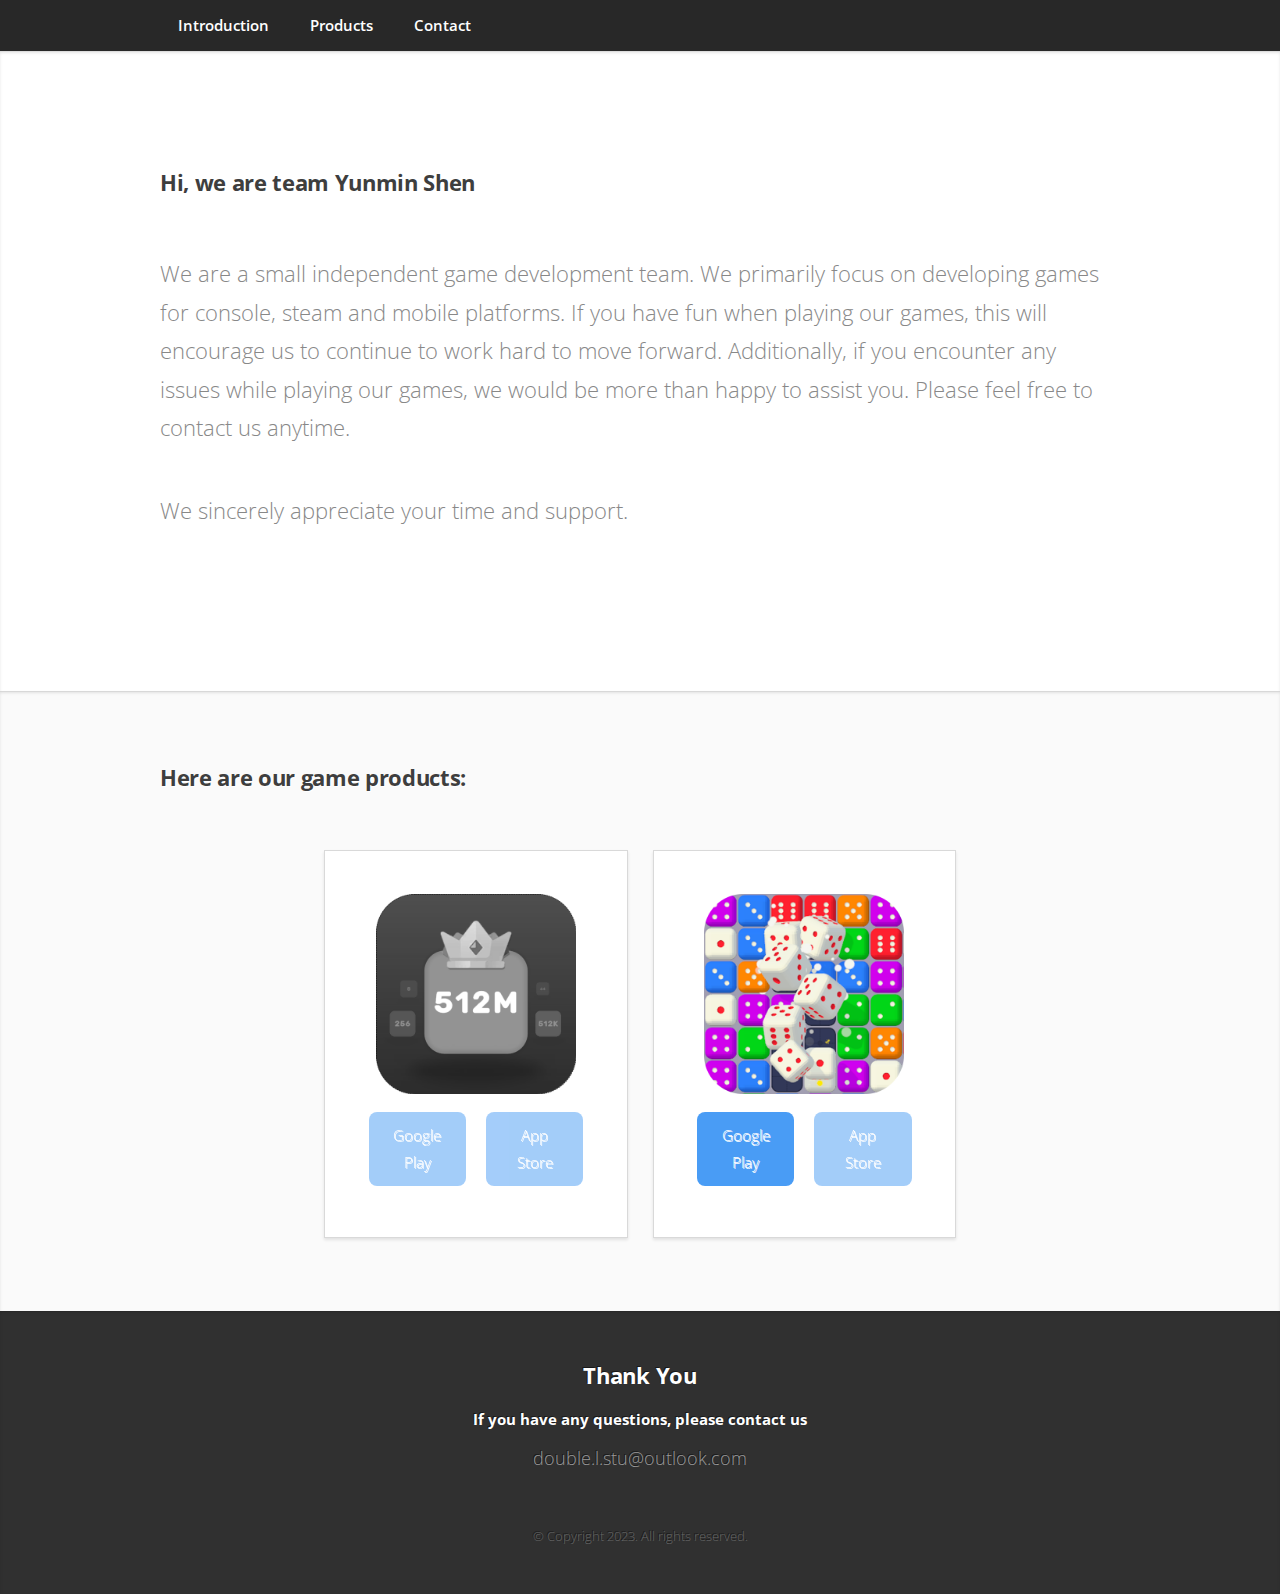
==== index.html @ 83f41acf "Update index.html" ====
<!DOCTYPE HTML>
<html lang="en">

<head>
	<meta charset="utf-8" />
	<meta name="viewport" content="width=device-width, initial-scale=1, user-scalable=no" />
	<meta name="google-site-verification" content="google-site-verification: google1877f23f53a7187f.html" />
	<title>Yunmin Shen - a independent game development team</title>
	<link rel="shortcut icon" href="assets/favicon.ico">
	<link rel="stylesheet" href="assets/css/main.css" />
</head>

<body class="is-preload">
	<!-- Nav -->
	<nav id="nav">
		<ul class="container">
			<!--li><a href="index.html">
				<img src="assets/images/logo.png" alt="">
			</a></li-->
			<li><a href="#top">Introduction</a></li>
			<li><a href="#work">Products</a></li>
			<li><a href="#contact">Contact</a></li>
		</ul>
	</nav>
	
	<!-- Home -->
	<article id="top" class="wrapper style1">
		<div class="container">
			<div>
				<div class="col-8 col-7-large col-12-medium">
					<header>
						<h3>Hi, we are team Yunmin Shen</h3>
					</header>
					<p>We are a small independent game development team. We primarily focus on developing games for console, steam and mobile platforms. If you have fun when playing our games, this will encourage us to continue to work hard to move forward. Additionally, if you encounter any issues while playing our games, we would be more than happy to assist you. Please feel free to contact us anytime.</p>
					<p>We sincerely appreciate your time and support.</p>
					<!--a href="#work" class="button large scrolly">Learn about what I do</a-->
				</div>
			</div>
		</div>
	</article>

	<!-- Mobile Game -->
	<article id="work" class="wrapper style2">
		<div class="container">
			<div class="col-8 col-7-large col-12-medium">
				<header>
					<h3 style="text-align: left;">Here are our game products:</h3>
					<!--p>sub tile</p-->
				</header>
			</div>
			<div class="row aln-center">
				<!-- wood-2048 -->
				<div class="col-4 col-6-medium col-12-small">
					<section class="box style1">
						<img src="assets/game/wood2048/icon.png" width="200" class="custom-icon-gray" />
						<div class="custom-icon-button-container">
							<a href="https://double-l-stu.github.io/" class="custom-icon-button" style="pointer-events: none; opacity: 0.5;">Google Play</a>
							<a href="https://double-l-stu.github.io/" class="custom-icon-button" style="pointer-events: none; opacity: 0.5;">App Store</a>
						</div>
					</section>
				</div>

				<!-- Dice Blast -->
				<div class="col-4 col-6-medium col-12-small">
					<section class="box style1">
						<img src="assets/game/diceblast/icon.png" width="200" />
						<div class="custom-icon-button-container">
							<a href="https://play.google.com/store/apps/details?id=com.dl.dice.blast" class="custom-icon-button">Google Play</a>
							<a href="https://apps.apple.com/app/id6738343242" class="custom-icon-button" style="pointer-events: none; opacity: 0.5;">App Store</a>
						</div>
					</section>
				</div>

			</div>
		</div>
	</article>

	<!-- Contact -->
	<article id="contact" class="wrapper style4">
		<div class="container medium">
			<header>
				<h3>Thank You</h3>
				<h4>If you have any questions, please contact us</h4>
				<p>double.l.stu@outlook.com</p>
			</header>
			<footer>
				<ul id="copyright">
					<li>&copy; Copyright 2023. All rights reserved.</li>
				</ul>
			</footer>
		</div>
	</article>

	<!-- Scripts -->
	<!-- script src="assets/js/jquery.min.js"></script-->
</body>

</html>
---- assets/css/main.css ----
@import url("https://fonts.googleapis.com/css?family=Open+Sans:300,300italic,600,600italic,700");
/*@import url("fontawesome-all.min.css");*/


/*Custom css, Adding here..*/
.custom-icon-button-container {
    display: flex; /* 使用 flexbox 使按钮在一行 */
    justify-content: space-between; /* 按钮之间均匀分布 */
    margin-top: 10px; /* 调整按钮上方的间距 */
    padding: 0 15px; /* 添加容器的左右内边距 */
}
.custom-icon-button {
    text-decoration: none; /* 去掉下划线 */
    padding: 10px 20px; /* 按钮内边距 */
    background-color: #499cf5; /* 按钮背景色 */
    color: white; /* 按钮文字颜色 */
    border-radius: 8px; /* 按钮圆角 */
	flex: 1; /* 使按钮占据可用空间 */
    margin: 0 10px; /* 固定按钮之间的间距 */
	display: flex; /* 使按钮内容使用 flex 布局 */
    align-items: center; /* 垂直居中 */
    justify-content: center; /* 水平居中 */
    text-align: center; /* 确保文本居中对齐 */
}
.custom-icon-button:first-child {
    margin-left: 0; /* 第一个按钮不需要左侧间距 */
}

.custom-icon-button:last-child {
    margin-right: 0; /* 最后一个按钮不需要右侧间距 */
}
.custom-icon-button:hover {
    background-color: #5faafa;  /* 鼠标悬停时的背景色 */
}
.custom-icon-gray {
    filter: grayscale(100%); /* 将图像变为灰色 */
}


/*
	Miniport by HTML5 UP
	html5up.net | @ajlkn
	Free for personal and commercial use under the CCA 3.0 license (html5up.net/license)
*/
html, body, div, span, applet, object,
iframe, h1, h2, h3, h4, h5, h6, p, blockquote,
pre, a, abbr, acronym, address, big, cite,
code, del, dfn, em, img, ins, kbd, q, s, samp,
small, strike, strong, sub, sup, tt, var, b,
u, i, center, dl, dt, dd, ol, ul, li, fieldset,
form, label, legend, table, caption, tbody,
tfoot, thead, tr, th, td, article, aside,
canvas, details, embed, figure, figcaption,
footer, header, hgroup, menu, nav, output, ruby,
section, summary, time, mark, audio, video {
	margin: 0;
	padding: 0;
	border: 0;
	font-size: 100%;
	font: inherit;
	vertical-align: baseline;}

article, aside, details, figcaption, figure,
footer, header, hgroup, menu, nav, section {
	display: block;}

body {
	line-height: 1;
}

ol, ul {
	list-style: none;
}

blockquote, q {
	quotes: none;
}

	blockquote:before, blockquote:after, q:before, q:after {
		content: '';
		content: none;
	}

table {
	border-collapse: collapse;
	border-spacing: 0;
}

body {
	-webkit-text-size-adjust: none;
}

mark {
	background-color: transparent;
	color: inherit;
}

input::-moz-focus-inner {
	border: 0;
	padding: 0;
}

input, select, textarea {
	-moz-appearance: none;
	-webkit-appearance: none;
	-ms-appearance: none;
	appearance: none;
}

/* Basic */

	html {
		box-sizing: border-box;
	}

	*, *:before, *:after {
		box-sizing: inherit;
	}

	body {
		padding-top: 3.5em;
	}

		body.is-preload *, body.is-preload *:before, body.is-preload *:after {
			-moz-animation: none !important;
			-webkit-animation: none !important;
			-ms-animation: none !important;
			animation: none !important;
			-moz-transition: none !important;
			-webkit-transition: none !important;
			-ms-transition: none !important;
			transition: none !important;
		}

	body, input, textarea, select {
		font-family: 'Open Sans', sans-serif;
		line-height: 1.85em;
		color: #888;
		font-weight: 300;
		font-size: 13pt;
	}

	a {
		-moz-transition: color .2s ease-in-out;
		-webkit-transition: color .2s ease-in-out;
		-ms-transition: color .2s ease-in-out;
		transition: color .2s ease-in-out;
		color: #43B3E0;
		text-decoration: underline;
	}

		a:hover {
			color: #43bff0 !important;
		}

		a img {
			border: 0;
		}

	b, strong {
		font-weight: 600;
		color: #3e3e3e;
	}

	i, em {
		font-style: italic;
	}

	sub {
		position: relative;
		top: 0.5em;
		font-size: 0.8em;
	}

	sup {
		position: relative;
		top: -0.5em;
		font-size: 0.8em;
	}

	blockquote {
		border-left: solid 0.75em #eee;
		padding: 1em 0 1em 1.5em;
		font-style: italic;
	}

	h1, h2, h3, h4, h5, h6 {
		color: #3e3e3e;
		margin: 0 0 0.75em 0;
	}

	h1 a, h2 a, h3 a, h4 a, h5 a, h6 a {
		text-decoration: none;
		color: inherit;
	}

	h2, h3, h4, h5, h6 {
		font-weight: 700;
	}

	h1 {
		font-size: 3.25em;
		letter-spacing: -0.025em;
		font-weight: 300;
	}

		h1 strong {
			font-weight: 700;
		}

	h2 {
		font-size: 2em;
		letter-spacing: -0.015em;
	}

	h3 {
		font-size: 1.5em;
		letter-spacing: -0.015em;
	}

	em, i {
		font-style: italic;
	}

	br.clear {
		clear: both;
	}

	hr {
		border: 0;
		border-top: solid 1px #444;
		border-top-color: rgba(0, 0, 0, 0.35);
		box-shadow: 0px 1px 0px 0px rgba(255, 255, 255, 0.1);
		height: 1px;
		margin: 3em 0;
	}

	p, ul, ol, dl, table {
		margin-bottom: 2em;
	}

	header {
		margin: 0 0 3em 0;
	}

		header > p {
			font-size: 1.25em;
			margin: 0;
		}

	footer {
		margin: 3em 0 0 0;
	}

		footer > p {
			font-size: 1.25em;
		}

/* Container */

	.container {
		margin: 0 auto;
		max-width: calc(100% - 50px);
		width: 1200px;
	}

		.container.medium {
			width: 900px;
		}

		@media screen and (max-width: 1680px) {

			.container {
				width: 1200px;
			}

				.container.medium {
					width: 900px;
				}

		}

		@media screen and (max-width: 1280px) {

			.container {
				width: 960px;
			}

				.container.medium {
					width: 720px;
				}

		}

		@media screen and (max-width: 980px) {

			.container {
				width: 100%;
			}

				.container.medium {
					width: 75%;
				}

		}

		@media screen and (max-width: 736px) {

			.container {
				width: 100%;
				max-width: calc(100% - 30px);
			}

				.container.medium {
					width: 100%;
				}

		}

/* Row */

	.row {
		display: flex;
		flex-wrap: wrap;
		box-sizing: border-box;
		align-items: stretch;
	}

		.row > * {
			box-sizing: border-box;
		}

		.row.gtr-uniform > * > :last-child {
			margin-bottom: 0;
		}

		.row.aln-left {
			justify-content: flex-start;
		}

		.row.aln-center {
			justify-content: center;
		}

		.row.aln-right {
			justify-content: flex-end;
		}

		.row.aln-top {
			align-items: flex-start;
		}

		.row.aln-middle {
			align-items: center;
		}

		.row.aln-bottom {
			align-items: flex-end;
		}

		.row > .imp {
			order: -1;
		}

		.row > .col-1 {
			width: 8.33333%;
		}

		.row > .off-1 {
			margin-left: 8.33333%;
		}

		.row > .col-2 {
			width: 16.66667%;
		}

		.row > .off-2 {
			margin-left: 16.66667%;
		}

		.row > .col-3 {
			width: 25%;
		}

		.row > .off-3 {
			margin-left: 25%;
		}

		.row > .col-4 {
			width: 33.33333%;
		}

		.row > .off-4 {
			margin-left: 33.33333%;
		}

		.row > .col-5 {
			width: 41.66667%;
		}

		.row > .off-5 {
			margin-left: 41.66667%;
		}

		.row > .col-6 {
			width: 50%;
		}

		.row > .off-6 {
			margin-left: 50%;
		}

		.row > .col-7 {
			width: 58.33333%;
		}

		.row > .off-7 {
			margin-left: 58.33333%;
		}

		.row > .col-8 {
			width: 66.66667%;
		}

		.row > .off-8 {
			margin-left: 66.66667%;
		}

		.row > .col-9 {
			width: 75%;
		}

		.row > .off-9 {
			margin-left: 75%;
		}

		.row > .col-10 {
			width: 83.33333%;
		}

		.row > .off-10 {
			margin-left: 83.33333%;
		}

		.row > .col-11 {
			width: 91.66667%;
		}

		.row > .off-11 {
			margin-left: 91.66667%;
		}

		.row > .col-12 {
			width: 100%;
		}

		.row > .off-12 {
			margin-left: 100%;
		}

		.row.gtr-0 {
			margin-top: 0px;
			margin-left: 0px;
		}

			.row.gtr-0 > * {
				padding: 0px 0 0 0px;
			}

			.row.gtr-0.gtr-uniform {
				margin-top: 0px;
			}

				.row.gtr-0.gtr-uniform > * {
					padding-top: 0px;
				}

		.row.gtr-25 {
			margin-top: -6.25px;
			margin-left: -6.25px;
		}

			.row.gtr-25 > * {
				padding: 6.25px 0 0 6.25px;
			}

			.row.gtr-25.gtr-uniform {
				margin-top: -6.25px;
			}

				.row.gtr-25.gtr-uniform > * {
					padding-top: 6.25px;
				}

		.row.gtr-50 {
			margin-top: -12.5px;
			margin-left: -12.5px;
		}

			.row.gtr-50 > * {
				padding: 12.5px 0 0 12.5px;
			}

			.row.gtr-50.gtr-uniform {
				margin-top: -12.5px;
			}

				.row.gtr-50.gtr-uniform > * {
					padding-top: 12.5px;
				}

		.row {
			margin-top: -25px;
			margin-left: -25px;
		}

			.row > * {
				padding: 25px 0 0 25px;
			}

			.row.gtr-uniform {
				margin-top: -25px;
			}

				.row.gtr-uniform > * {
					padding-top: 25px;
				}

		.row.gtr-150 {
			margin-top: -37.5px;
			margin-left: -37.5px;
		}

			.row.gtr-150 > * {
				padding: 37.5px 0 0 37.5px;
			}

			.row.gtr-150.gtr-uniform {
				margin-top: -37.5px;
			}

				.row.gtr-150.gtr-uniform > * {
					padding-top: 37.5px;
				}

		.row.gtr-200 {
			margin-top: -50px;
			margin-left: -50px;
		}

			.row.gtr-200 > * {
				padding: 50px 0 0 50px;
			}

			.row.gtr-200.gtr-uniform {
				margin-top: -50px;
			}

				.row.gtr-200.gtr-uniform > * {
					padding-top: 50px;
				}

		@media screen and (max-width: 1680px) {

			.row {
				display: flex;
				flex-wrap: wrap;
				box-sizing: border-box;
				align-items: stretch;
			}

				.row > * {
					box-sizing: border-box;
				}

				.row.gtr-uniform > * > :last-child {
					margin-bottom: 0;
				}

				.row.aln-left {
					justify-content: flex-start;
				}

				.row.aln-center {
					justify-content: center;
				}

				.row.aln-right {
					justify-content: flex-end;
				}

				.row.aln-top {
					align-items: flex-start;
				}

				.row.aln-middle {
					align-items: center;
				}

				.row.aln-bottom {
					align-items: flex-end;
				}

				.row > .imp-xlarge {
					order: -1;
				}

				.row > .col-1-xlarge {
					width: 8.33333%;
				}

				.row > .off-1-xlarge {
					margin-left: 8.33333%;
				}

				.row > .col-2-xlarge {
					width: 16.66667%;
				}

				.row > .off-2-xlarge {
					margin-left: 16.66667%;
				}

				.row > .col-3-xlarge {
					width: 25%;
				}

				.row > .off-3-xlarge {
					margin-left: 25%;
				}

				.row > .col-4-xlarge {
					width: 33.33333%;
				}

				.row > .off-4-xlarge {
					margin-left: 33.33333%;
				}

				.row > .col-5-xlarge {
					width: 41.66667%;
				}

				.row > .off-5-xlarge {
					margin-left: 41.66667%;
				}

				.row > .col-6-xlarge {
					width: 50%;
				}

				.row > .off-6-xlarge {
					margin-left: 50%;
				}

				.row > .col-7-xlarge {
					width: 58.33333%;
				}

				.row > .off-7-xlarge {
					margin-left: 58.33333%;
				}

				.row > .col-8-xlarge {
					width: 66.66667%;
				}

				.row > .off-8-xlarge {
					margin-left: 66.66667%;
				}

				.row > .col-9-xlarge {
					width: 75%;
				}

				.row > .off-9-xlarge {
					margin-left: 75%;
				}

				.row > .col-10-xlarge {
					width: 83.33333%;
				}

				.row > .off-10-xlarge {
					margin-left: 83.33333%;
				}

				.row > .col-11-xlarge {
					width: 91.66667%;
				}

				.row > .off-11-xlarge {
					margin-left: 91.66667%;
				}

				.row > .col-12-xlarge {
					width: 100%;
				}

				.row > .off-12-xlarge {
					margin-left: 100%;
				}

				.row.gtr-0 {
					margin-top: 0px;
					margin-left: 0px;
				}

					.row.gtr-0 > * {
						padding: 0px 0 0 0px;
					}

					.row.gtr-0.gtr-uniform {
						margin-top: 0px;
					}

						.row.gtr-0.gtr-uniform > * {
							padding-top: 0px;
						}

				.row.gtr-25 {
					margin-top: -6.25px;
					margin-left: -6.25px;
				}

					.row.gtr-25 > * {
						padding: 6.25px 0 0 6.25px;
					}

					.row.gtr-25.gtr-uniform {
						margin-top: -6.25px;
					}

						.row.gtr-25.gtr-uniform > * {
							padding-top: 6.25px;
						}

				.row.gtr-50 {
					margin-top: -12.5px;
					margin-left: -12.5px;
				}

					.row.gtr-50 > * {
						padding: 12.5px 0 0 12.5px;
					}

					.row.gtr-50.gtr-uniform {
						margin-top: -12.5px;
					}

						.row.gtr-50.gtr-uniform > * {
							padding-top: 12.5px;
						}

				.row {
					margin-top: -25px;
					margin-left: -25px;
				}

					.row > * {
						padding: 25px 0 0 25px;
					}

					.row.gtr-uniform {
						margin-top: -25px;
					}

						.row.gtr-uniform > * {
							padding-top: 25px;
						}

				.row.gtr-150 {
					margin-top: -37.5px;
					margin-left: -37.5px;
				}

					.row.gtr-150 > * {
						padding: 37.5px 0 0 37.5px;
					}

					.row.gtr-150.gtr-uniform {
						margin-top: -37.5px;
					}

						.row.gtr-150.gtr-uniform > * {
							padding-top: 37.5px;
						}

				.row.gtr-200 {
					margin-top: -50px;
					margin-left: -50px;
				}

					.row.gtr-200 > * {
						padding: 50px 0 0 50px;
					}

					.row.gtr-200.gtr-uniform {
						margin-top: -50px;
					}

						.row.gtr-200.gtr-uniform > * {
							padding-top: 50px;
						}

		}

		@media screen and (max-width: 1280px) {

			.row {
				display: flex;
				flex-wrap: wrap;
				box-sizing: border-box;
				align-items: stretch;
			}

				.row > * {
					box-sizing: border-box;
				}

				.row.gtr-uniform > * > :last-child {
					margin-bottom: 0;
				}

				.row.aln-left {
					justify-content: flex-start;
				}

				.row.aln-center {
					justify-content: center;
				}

				.row.aln-right {
					justify-content: flex-end;
				}

				.row.aln-top {
					align-items: flex-start;
				}

				.row.aln-middle {
					align-items: center;
				}

				.row.aln-bottom {
					align-items: flex-end;
				}

				.row > .imp-large {
					order: -1;
				}

				.row > .col-1-large {
					width: 8.33333%;
				}

				.row > .off-1-large {
					margin-left: 8.33333%;
				}

				.row > .col-2-large {
					width: 16.66667%;
				}

				.row > .off-2-large {
					margin-left: 16.66667%;
				}

				.row > .col-3-large {
					width: 25%;
				}

				.row > .off-3-large {
					margin-left: 25%;
				}

				.row > .col-4-large {
					width: 33.33333%;
				}

				.row > .off-4-large {
					margin-left: 33.33333%;
				}

				.row > .col-5-large {
					width: 41.66667%;
				}

				.row > .off-5-large {
					margin-left: 41.66667%;
				}

				.row > .col-6-large {
					width: 50%;
				}

				.row > .off-6-large {
					margin-left: 50%;
				}

				.row > .col-7-large {
					width: 58.33333%;
				}

				.row > .off-7-large {
					margin-left: 58.33333%;
				}

				.row > .col-8-large {
					width: 66.66667%;
				}

				.row > .off-8-large {
					margin-left: 66.66667%;
				}

				.row > .col-9-large {
					width: 75%;
				}

				.row > .off-9-large {
					margin-left: 75%;
				}

				.row > .col-10-large {
					width: 83.33333%;
				}

				.row > .off-10-large {
					margin-left: 83.33333%;
				}

				.row > .col-11-large {
					width: 91.66667%;
				}

				.row > .off-11-large {
					margin-left: 91.66667%;
				}

				.row > .col-12-large {
					width: 100%;
				}

				.row > .off-12-large {
					margin-left: 100%;
				}

				.row.gtr-0 {
					margin-top: 0px;
					margin-left: 0px;
				}

					.row.gtr-0 > * {
						padding: 0px 0 0 0px;
					}

					.row.gtr-0.gtr-uniform {
						margin-top: 0px;
					}

						.row.gtr-0.gtr-uniform > * {
							padding-top: 0px;
						}

				.row.gtr-25 {
					margin-top: -6.25px;
					margin-left: -6.25px;
				}

					.row.gtr-25 > * {
						padding: 6.25px 0 0 6.25px;
					}

					.row.gtr-25.gtr-uniform {
						margin-top: -6.25px;
					}

						.row.gtr-25.gtr-uniform > * {
							padding-top: 6.25px;
						}

				.row.gtr-50 {
					margin-top: -12.5px;
					margin-left: -12.5px;
				}

					.row.gtr-50 > * {
						padding: 12.5px 0 0 12.5px;
					}

					.row.gtr-50.gtr-uniform {
						margin-top: -12.5px;
					}

						.row.gtr-50.gtr-uniform > * {
							padding-top: 12.5px;
						}

				.row {
					margin-top: -25px;
					margin-left: -25px;
				}

					.row > * {
						padding: 25px 0 0 25px;
					}

					.row.gtr-uniform {
						margin-top: -25px;
					}

						.row.gtr-uniform > * {
							padding-top: 25px;
						}

				.row.gtr-150 {
					margin-top: -37.5px;
					margin-left: -37.5px;
				}

					.row.gtr-150 > * {
						padding: 37.5px 0 0 37.5px;
					}

					.row.gtr-150.gtr-uniform {
						margin-top: -37.5px;
					}

						.row.gtr-150.gtr-uniform > * {
							padding-top: 37.5px;
						}

				.row.gtr-200 {
					margin-top: -50px;
					margin-left: -50px;
				}

					.row.gtr-200 > * {
						padding: 50px 0 0 50px;
					}

					.row.gtr-200.gtr-uniform {
						margin-top: -50px;
					}

						.row.gtr-200.gtr-uniform > * {
							padding-top: 50px;
						}

		}

		@media screen and (max-width: 980px) {

			.row {
				display: flex;
				flex-wrap: wrap;
				box-sizing: border-box;
				align-items: stretch;
			}

				.row > * {
					box-sizing: border-box;
				}

				.row.gtr-uniform > * > :last-child {
					margin-bottom: 0;
				}

				.row.aln-left {
					justify-content: flex-start;
				}

				.row.aln-center {
					justify-content: center;
				}

				.row.aln-right {
					justify-content: flex-end;
				}

				.row.aln-top {
					align-items: flex-start;
				}

				.row.aln-middle {
					align-items: center;
				}

				.row.aln-bottom {
					align-items: flex-end;
				}

				.row > .imp-medium {
					order: -1;
				}

				.row > .col-1-medium {
					width: 8.33333%;
				}

				.row > .off-1-medium {
					margin-left: 8.33333%;
				}

				.row > .col-2-medium {
					width: 16.66667%;
				}

				.row > .off-2-medium {
					margin-left: 16.66667%;
				}

				.row > .col-3-medium {
					width: 25%;
				}

				.row > .off-3-medium {
					margin-left: 25%;
				}

				.row > .col-4-medium {
					width: 33.33333%;
				}

				.row > .off-4-medium {
					margin-left: 33.33333%;
				}

				.row > .col-5-medium {
					width: 41.66667%;
				}

				.row > .off-5-medium {
					margin-left: 41.66667%;
				}

				.row > .col-6-medium {
					width: 50%;
				}

				.row > .off-6-medium {
					margin-left: 50%;
				}

				.row > .col-7-medium {
					width: 58.33333%;
				}

				.row > .off-7-medium {
					margin-left: 58.33333%;
				}

				.row > .col-8-medium {
					width: 66.66667%;
				}

				.row > .off-8-medium {
					margin-left: 66.66667%;
				}

				.row > .col-9-medium {
					width: 75%;
				}

				.row > .off-9-medium {
					margin-left: 75%;
				}

				.row > .col-10-medium {
					width: 83.33333%;
				}

				.row > .off-10-medium {
					margin-left: 83.33333%;
				}

				.row > .col-11-medium {
					width: 91.66667%;
				}

				.row > .off-11-medium {
					margin-left: 91.66667%;
				}

				.row > .col-12-medium {
					width: 100%;
				}

				.row > .off-12-medium {
					margin-left: 100%;
				}

				.row.gtr-0 {
					margin-top: 0px;
					margin-left: 0px;
				}

					.row.gtr-0 > * {
						padding: 0px 0 0 0px;
					}

					.row.gtr-0.gtr-uniform {
						margin-top: 0px;
					}

						.row.gtr-0.gtr-uniform > * {
							padding-top: 0px;
						}

				.row.gtr-25 {
					margin-top: -6.25px;
					margin-left: -6.25px;
				}

					.row.gtr-25 > * {
						padding: 6.25px 0 0 6.25px;
					}

					.row.gtr-25.gtr-uniform {
						margin-top: -6.25px;
					}

						.row.gtr-25.gtr-uniform > * {
							padding-top: 6.25px;
						}

				.row.gtr-50 {
					margin-top: -12.5px;
					margin-left: -12.5px;
				}

					.row.gtr-50 > * {
						padding: 12.5px 0 0 12.5px;
					}

					.row.gtr-50.gtr-uniform {
						margin-top: -12.5px;
					}

						.row.gtr-50.gtr-uniform > * {
							padding-top: 12.5px;
						}

				.row {
					margin-top: -25px;
					margin-left: -25px;
				}

					.row > * {
						padding: 25px 0 0 25px;
					}

					.row.gtr-uniform {
						margin-top: -25px;
					}

						.row.gtr-uniform > * {
							padding-top: 25px;
						}

				.row.gtr-150 {
					margin-top: -37.5px;
					margin-left: -37.5px;
				}

					.row.gtr-150 > * {
						padding: 37.5px 0 0 37.5px;
					}

					.row.gtr-150.gtr-uniform {
						margin-top: -37.5px;
					}

						.row.gtr-150.gtr-uniform > * {
							padding-top: 37.5px;
						}

				.row.gtr-200 {
					margin-top: -50px;
					margin-left: -50px;
				}

					.row.gtr-200 > * {
						padding: 50px 0 0 50px;
					}

					.row.gtr-200.gtr-uniform {
						margin-top: -50px;
					}

						.row.gtr-200.gtr-uniform > * {
							padding-top: 50px;
						}

		}

		@media screen and (max-width: 736px) {

			.row {
				display: flex;
				flex-wrap: wrap;
				box-sizing: border-box;
				align-items: stretch;
			}

				.row > * {
					box-sizing: border-box;
				}

				.row.gtr-uniform > * > :last-child {
					margin-bottom: 0;
				}

				.row.aln-left {
					justify-content: flex-start;
				}

				.row.aln-center {
					justify-content: center;
				}

				.row.aln-right {
					justify-content: flex-end;
				}

				.row.aln-top {
					align-items: flex-start;
				}

				.row.aln-middle {
					align-items: center;
				}

				.row.aln-bottom {
					align-items: flex-end;
				}

				.row > .imp-small {
					order: -1;
				}

				.row > .col-1-small {
					width: 8.33333%;
				}

				.row > .off-1-small {
					margin-left: 8.33333%;
				}

				.row > .col-2-small {
					width: 16.66667%;
				}

				.row > .off-2-small {
					margin-left: 16.66667%;
				}

				.row > .col-3-small {
					width: 25%;
				}

				.row > .off-3-small {
					margin-left: 25%;
				}

				.row > .col-4-small {
					width: 33.33333%;
				}

				.row > .off-4-small {
					margin-left: 33.33333%;
				}

				.row > .col-5-small {
					width: 41.66667%;
				}

				.row > .off-5-small {
					margin-left: 41.66667%;
				}

				.row > .col-6-small {
					width: 50%;
				}

				.row > .off-6-small {
					margin-left: 50%;
				}

				.row > .col-7-small {
					width: 58.33333%;
				}

				.row > .off-7-small {
					margin-left: 58.33333%;
				}

				.row > .col-8-small {
					width: 66.66667%;
				}

				.row > .off-8-small {
					margin-left: 66.66667%;
				}

				.row > .col-9-small {
					width: 75%;
				}

				.row > .off-9-small {
					margin-left: 75%;
				}

				.row > .col-10-small {
					width: 83.33333%;
				}

				.row > .off-10-small {
					margin-left: 83.33333%;
				}

				.row > .col-11-small {
					width: 91.66667%;
				}

				.row > .off-11-small {
					margin-left: 91.66667%;
				}

				.row > .col-12-small {
					width: 100%;
				}

				.row > .off-12-small {
					margin-left: 100%;
				}

				.row.gtr-0 {
					margin-top: 0px;
					margin-left: 0px;
				}

					.row.gtr-0 > * {
						padding: 0px 0 0 0px;
					}

					.row.gtr-0.gtr-uniform {
						margin-top: 0px;
					}

						.row.gtr-0.gtr-uniform > * {
							padding-top: 0px;
						}

				.row.gtr-25 {
					margin-top: -3.75px;
					margin-left: -3.75px;
				}

					.row.gtr-25 > * {
						padding: 3.75px 0 0 3.75px;
					}

					.row.gtr-25.gtr-uniform {
						margin-top: -3.75px;
					}

						.row.gtr-25.gtr-uniform > * {
							padding-top: 3.75px;
						}

				.row.gtr-50 {
					margin-top: -7.5px;
					margin-left: -7.5px;
				}

					.row.gtr-50 > * {
						padding: 7.5px 0 0 7.5px;
					}

					.row.gtr-50.gtr-uniform {
						margin-top: -7.5px;
					}

						.row.gtr-50.gtr-uniform > * {
							padding-top: 7.5px;
						}

				.row {
					margin-top: -15px;
					margin-left: -15px;
				}

					.row > * {
						padding: 15px 0 0 15px;
					}

					.row.gtr-uniform {
						margin-top: -15px;
					}

						.row.gtr-uniform > * {
							padding-top: 15px;
						}

				.row.gtr-150 {
					margin-top: -22.5px;
					margin-left: -22.5px;
				}

					.row.gtr-150 > * {
						padding: 22.5px 0 0 22.5px;
					}

					.row.gtr-150.gtr-uniform {
						margin-top: -22.5px;
					}

						.row.gtr-150.gtr-uniform > * {
							padding-top: 22.5px;
						}

				.row.gtr-200 {
					margin-top: -30px;
					margin-left: -30px;
				}

					.row.gtr-200 > * {
						padding: 30px 0 0 30px;
					}

					.row.gtr-200.gtr-uniform {
						margin-top: -30px;
					}

						.row.gtr-200.gtr-uniform > * {
							padding-top: 30px;
						}

		}

/* Section/Article */

	section, article {
		margin-bottom: 3em;
	}

	section > :last-child,
	article > :last-child,
	section:last-child,
	article:last-child {
		margin-bottom: 0;
	}

/* Image */

	.image {
		display: inline-block;
		position: relative;
	}

		.image img {
			display: block;
			width: 100%;
		}

		.image.fit {
			display: block;
			width: 100%;
		}

		.image.featured {
			display: block;
			width: 100%;
			margin: 0 0 2em 0;
		}

		.image.left {
			float: left;
			margin: 0 2em 2em 0;
		}

		.image.centered {
			display: block;
			margin: 0 0 2em 0;
		}

			.image.centered img {
				margin: 0 auto;
				width: auto;
			}

/* Button */

	input[type="button"],
	input[type="submit"],
	input[type="reset"],
	button,
	.button {
		/*background-image: url("images/bg.png"), -moz-linear-gradient(top, rgba(0, 0, 0, 0), rgba(0, 0, 0, 0.2));
		background-image: url("images/bg.png"), -webkit-linear-gradient(top, rgba(0, 0, 0, 0), rgba(0, 0, 0, 0.2));
		background-image: url("images/bg.png"), -ms-linear-gradient(top, rgba(0, 0, 0, 0), rgba(0, 0, 0, 0.2));
		background-image: url("images/bg.png"), linear-gradient(top, rgba(0, 0, 0, 0), rgba(0, 0, 0, 0.2));*/
		-moz-transition: background-color .2s ease-in-out;
		-webkit-transition: background-color .2s ease-in-out;
		-ms-transition: background-color .2s ease-in-out;
		transition: background-color .2s ease-in-out;
		-webkit-appearance: none;
		position: relative;
		display: inline-block;
		color: #fff !important;
		text-decoration: none;
		font-weight: 700;
		border: 0;
		outline: 0;
		cursor: pointer;
		border-radius: 8px;
		text-shadow: -1px -1px 0.5px rgba(0, 0, 0, 0.5);
		overflow: hidden;
		box-shadow: inset 0px 0px 0px 1px rgba(0, 0, 0, 0.5), inset 0px 2px 1px 0px rgba(255, 255, 255, 0.75);
		background-color: #43B3E0;
		padding: 1em 2.35em 1em 2.35em;
		font-size: 1.1em;
		max-width: 24em;
	}

		input[type="button"]:hover,
		input[type="submit"]:hover,
		input[type="reset"]:hover,
		button:hover,
		.button:hover {
			background-color: #43bff0;
			color: #fff !important;
		}

		input[type="button"]:active,
		input[type="submit"]:active,
		input[type="reset"]:active,
		button:active,
		.button:active {
			background-color: #3BA8D3;
			top: 1px;
		}

		input[type="button"].large,
		input[type="submit"].large,
		input[type="reset"].large,
		button.large,
		.button.large {
			font-size: 1.5em;
			letter-spacing: -0.025em;
		}

		input[type="button"].alt,
		input[type="submit"].alt,
		input[type="reset"].alt,
		button.alt,
		.button.alt {
			background-color: #444;
			box-shadow: inset 0px 0px 0px 1px #242424, inset 0px 2px 1px 0px rgba(255, 255, 255, 0.2);
		}

			input[type="button"].alt:hover,
			input[type="submit"].alt:hover,
			input[type="reset"].alt:hover,
			button.alt:hover,
			.button.alt:hover {
				background-color: #4f4f4f;
				color: #fff !important;
			}

			input[type="button"].alt:active,
			input[type="submit"].alt:active,
			input[type="reset"].alt:active,
			button.alt:active,
			.button.alt:active {
				background-color: #3f3f3f;
			}

/* List */

	ul {
		list-style: disc;
		padding-left: 1em;
	}

		ul li {
			padding-left: 0.5em;
		}

	ol {
		list-style: decimal;
		padding-left: 1.25em;
	}

		ol li {
			padding-left: 0.25em;
		}

/* Social */

	ul.social {
		cursor: default;
		margin: 0;
		list-style: none;
		padding-left: 0;
	}

		ul.social li {
			position: relative;
			display: inline-block;
			margin: 0.25em;
			top: 0;
			padding-left: 0;
		}

			ul.social li a {
				-moz-transition: top .2s ease-in-out;
				-webkit-transition: top .2s ease-in-out;
				-ms-transition: top .2s ease-in-out;
				transition: top .2s ease-in-out;
				display: block;
				width: 48px;
				height: 48px;
				border-radius: 6px;
				top: 0;
				position: relative;
			}

				ul.social li a:before {
					/*background-image: url("images/bg.png"), -moz-linear-gradient(top, rgba(0, 0, 0, 0), rgba(0, 0, 0, 0.2));
					background-image: url("images/bg.png"), -webkit-linear-gradient(top, rgba(0, 0, 0, 0), rgba(0, 0, 0, 0.2));
					background-image: url("images/bg.png"), -ms-linear-gradient(top, rgba(0, 0, 0, 0), rgba(0, 0, 0, 0.2));
					background-image: url("images/bg.png"), linear-gradient(top, rgba(0, 0, 0, 0), rgba(0, 0, 0, 0.2));*/					
					-moz-transition: background-color .2s ease-in-out;
					-webkit-transition: background-color .2s ease-in-out;
					-ms-transition: background-color .2s ease-in-out;
					transition: background-color .2s ease-in-out;
					background-color: #444;
					border-radius: 6px;
					box-shadow: inset 0px 0px 0px 1px #282828, inset 0px 2px 1px 0px rgba(255, 255, 255, 0.1);
					color: #2E2E2E !important;
					display: block;
					font-size: 26px;
					height: 48px;
					line-height: 48px;
					text-align: center;
					outline: 0;
					overflow: hidden;
					text-shadow: 1px 1px 0px rgba(255, 255, 255, 0.1);
					width: 48px;
				}

				ul.social li a.fa-twitter {
					background-color: #2DAAE4;
				}

				ul.social li a.fa-facebook-f {
					background-color: #3C5A98;
				}

				ul.social li a.fa-dribbble {
					background-color: #C4376B;
				}

				ul.social li a.fa-linkedin-in {
					background-color: #006599;
				}

				ul.social li a.fa-tumblr {
					background-color: #51718A;
				}

				ul.social li a.fa-google-plus {
					background-color: #DA2713;
				}

				ul.social li a.fa-github {
					background-color: #FAFAFA;
				}

				ul.social li a.fa-rss {
					background-color: #F2600B;
				}

				ul.social li a.fa-instagram {
					background-color: #E0D7C8;
				}

				ul.social li a.fa-foursquare {
					background-color: #39A3D4;
				}

				ul.social li a.fa-skype {
					background-color: #10BEF1;
				}

				ul.social li a.fa-soundcloud {
					background-color: #FE5419;
				}

				ul.social li a.fa-youtube {
					background-color: #BF2E25;
				}

				ul.social li a.fa-blogger {
					background-color: #FF6501;
				}

				ul.social li a.fa-flickr {
					background-color: #0062DB;
				}

				ul.social li a.fa-vimeo {
					background-color: #4C8AB0;
				}

				ul.social li a:hover {
					top: -5px;
				}

					ul.social li a:hover:before {
						background-color: transparent;
					}

/* Actions */

	ul.actions {
		list-style: none;
		padding-left: 0;
	}

		ul.actions li {
			display: inline-block;
			margin: 0 0 0 1em;
			padding-left: 0;
		}

			ul.actions li:first-child {
				margin-left: 0;
			}

/* Box */

	.box {
		background: #fff;
		box-shadow: inset 0px 0px 0px 1px rgba(0, 0, 0, 0.15), 0px 2px 3px 0px rgba(0, 0, 0, 0.1);
		text-align: center;
		padding: 2em;
	}

		.box.style1 {
			padding: 3em 2em 3.5em 2em;
		}

			.box.style1 h3 {
				margin-bottom: 0.5em;
			}

		.box.style2 h3 {
			margin-bottom: 0.25em;
		}

		.box.style2 .image {
			position: relative;
			left: 2em;
			top: 2em;
			margin: -4em 0 4em -4em;
			width: auto;
		}

/* Icons */

	.icon {
		text-decoration: none;
		text-decoration: none;
	}

		.icon:before {
			-moz-osx-font-smoothing: grayscale;
			-webkit-font-smoothing: antialiased;
			display: inline-block;
			font-style: normal;
			font-variant: normal;
			text-rendering: auto;
			line-height: 1;
			text-transform: none !important;
			font-family: 'Font Awesome 5 Free';
			font-weight: 400;
		}

		.icon:before {
			font-size: 1.25em;
		}

		.icon > .label {
			display: none;
		}

		.icon.solid:before {
			font-weight: 900;
		}

		.icon.brands:before {
			font-family: 'Font Awesome 5 Brands';
		}

		.icon.featured {
			color: #EA8A95;
			display: block;
			margin: 0 0 1.5em 0;
			cursor: default;
		}

			.icon.featured:before {
				font-size: 6em;
			}

/* Wrappers */

	.wrapper {
		/*background-image: url("images/bg.png");*/
		box-shadow: inset 0px 1px 0px 0px rgba(0, 0, 0, 0.05), inset 0px 2px 3px 0px rgba(0, 0, 0, 0.1);
		padding: 8em 0 8em 0;
		text-align: center;
	}

		.wrapper.style1 {
			background-image: none;
			background-color: #fff;
		}

		.wrapper.style2 {
			background-color: #fafafa;
			text-shadow: 1px 1px 0px #fff;
		}

		.wrapper.style3 {
			background-color: #f4f4f4;
			text-shadow: 1px 1px 0px #fff;
		}

		.wrapper.style4 {
			background-color: #303030;
			color: #999;
			text-shadow: -1px -1px 0px #181818;
			padding: 4%;
		}

			.wrapper.style4 h1, .wrapper.style4 h2, .wrapper.style4 h3, .wrapper.style4 h4, .wrapper.style4 h5, .wrapper.style4 h6 {
				color: #fff;
			}

			.wrapper.style4 form input[type=text],
			.wrapper.style4 form input[type=password],
			.wrapper.style4 form select,
			.wrapper.style4 form textarea {
				border: none;
				background: #282828;
			}

				.wrapper.style4 form input[type=text]:focus,
				.wrapper.style4 form input[type=password]:focus,
				.wrapper.style4 form select:focus,
				.wrapper.style4 form textarea:focus {
					background: #252525;
				}

/* Nav */

	#nav {
		background-color: #282828;
		text-align: left;
		position: fixed;
		left: 0;
		top: 0;
		width: 100%;
		z-index: 10000;
		cursor: default;
		height: 3.5em;
		line-height: 3.5em;
	}

		#nav ul {
			margin-bottom: 0;
			list-style: none;
			padding-left: 0;
		}

		#nav li {
			display: inline-block;
			padding-left: 0;
		}

		#nav a {
			-moz-transition: background-color .2s ease-in-out;
			-webkit-transition: background-color .2s ease-in-out;
			-ms-transition: background-color .2s ease-in-out;
			transition: background-color .2s ease-in-out;
			position: relative;
			display: block;
			color: #fff;
			text-decoration: none;
			outline: 0;
			font-weight: 600;
			border-radius: 8px;
			color: #fff;
			height: 2.5em;
			line-height: 2.5em;
			padding: 0 1.25em;
		}

			#nav a:hover {
				color: #fff !important;
				background: #383838;
			}

			#nav a.active {
				background: #484848;
			}

				#nav a.active:before {
					content: '';
					display: block;
					position: absolute;
					bottom: -0.6em;
					left: 50%;
					margin-left: -0.75em;
					border-left: solid 0.75em transparent;
					border-right: solid 0.75em transparent;
					border-top: solid 0.6em #282828;
				}

/* Articles */

	body > article {
		margin-bottom: 0;
	}

	#top {
		padding: 10em 0 10em 0;
		text-align: left;
	}

		#top .image {
			border-radius: 100%;
			width: 20em;
			height: 20em;
			margin: 0;
		}

			#top .image img {
				border-radius: 100%;
			}

		#top h1 {
			margin-top: 0.35em;
		}

		#top p {
			font-size: 1.5em;
			line-height: 1.75em;
		}

			#top p a {
				color: inherit;
			}

	#contact footer {
		font-size: 0.9em;
	}

/* Copyright */

	#copyright {
		color: #666;
		font-size: 1em;
		line-height: 1em;
		list-style: none;
		padding-left: 0;
		margin-bottom: 0;
	}

		#copyright li {
			display: inline-block;
			border-left: solid 1px rgba(0, 0, 0, 0.5);
			box-shadow: -1px 0px 0px 0px rgba(255, 255, 255, 0.1);
			padding: 0 0 0 1em;
			margin: 0 0 0 1em;
		}

			#copyright li:first-child {
				border: 0;
				box-shadow: none;
				padding-left: 0;
				margin-left: 0;
			}

		#copyright a {
			-moz-transition: color .2s ease-in-out;
			-webkit-transition: color .2s ease-in-out;
			-ms-transition: color .2s ease-in-out;
			transition: color .2s ease-in-out;
			color: inherit;
		}

			#copyright a:hover {
				color: #777;
			}

/* Large */

	@media screen and (max-width: 1280px) {

		/* Basic */

			body {
				font-size: 11pt;
			}

			input, textarea, select {
				font-size: 11pt;
			}

			header {
				margin: 0 0 4em 0;
			}

		/* Wrappers */

			.wrapper {
				padding: 5em 0 5em 0;
				text-align: center;
			}

				.wrapper.style4 .row-special {
					margin: 2em 0 0 0;
					padding: 2em 0 2em 0;
				}

		/* Articles */

			#top {
				padding: 8em 0;
			}

				#top .image {
					width: 24em;
					height: 24em;
					margin: 0;
				}

	}

/* Medium */

	@media screen and (max-width: 980px) {

		/* Articles */

			#top {
				text-align: center;
				padding: 5em 0;
			}

				#top .image {
					margin: 0 auto 2em auto;
				}

	}

/* Small */

	@media screen and (max-width: 736px) {

		/* Basic */

			body {
				padding-top: 44px;
			}

			body, input, textarea, select {
				line-height: 1.75em;
				font-size: 10pt;
				letter-spacing: 0;
			}

			h1, h2, h3, h4, h5, h6 {
				font-size: 1.25em;
				margin: 0 0 0.4em 0;
			}

			h1 {
				font-size: 2.25em;
				line-height: 1.25em;
			}

			header {
				margin: 0 0 2em 0;
			}

				header > p {
					font-size: 1.25em;
				}

			footer {
				margin: 2.5em 0 0 0;
			}

				footer > p {
					font-size: 1.25em;
				}

			hr {
				margin: 1.5em 0 2em 0;
			}

		/* Section/Article */

			section, article {
				clear: both;
			}

		/* Button */

			input[type="button"],
			input[type="submit"],
			input[type="reset"],
			button,
			.button {
				text-align: center;
				font-size: 1.2em;
				width: 100%;
				padding: 1em 0 1em 0;
			}

				input[type="button"].large,
				input[type="submit"].large,
				input[type="reset"].large,
				button.large,
				.button.large {
					font-size: 1.2em;
					letter-spacing: 0;
				}

		/* Social */

			ul.social {
				padding: 1em 0.5em 0 0.5em;
			}

				ul.social li {
					margin: 0.5em 0.5em 0.5em 0.5em;
				}

					ul.social li a {
						top: 0 !important;
					}

						ul.social li a:before {
							background-color: transparent !important;
						}

		/* Actions */

			ul.actions {
				margin: 0;
			}

				ul.actions li {
					display: block;
					margin: 15px 0 0 0;
				}

					ul.actions li:first-child {
						margin-top: 0;
					}

		/* Box */

			.box {
				padding: 30px 20px 30px 20px;
				margin: 0 0 20px 0 !important;
			}

				.box h3 {
					margin-bottom: 0.25em;
				}

				.box .image.centered {
					margin-bottom: 1em;
				}

				.box .image.featured {
					position: relative;
					left: 20px;
					top: 20px;
					margin: -50px 0 50px -40px;
					width: auto;
				}

				.box.style1 {
					max-width: 32em;
					margin-left: auto !important;
					margin-right: auto !important;
				}

				.box.style2 {
					max-width: 32em;
					margin-left: auto !important;
					margin-right: auto !important;
				}

		/* Wrappers */

			.wrapper {
				padding: 3em 0;
				text-align: center;
			}

		/* Nav */

			#nav {
				height: 44px;
				line-height: 44px;
			}

				#nav a {
					padding: 0 0.75em;
					height: inherit;
					line-height: inherit;
					border-radius: 0;
				}

					#nav a:hover {
						background-color: transparent;
					}

		/* Articles */

			#top {
				padding: 3em 0;
			}

				#top .image {
					width: 15em;
					height: 15em;
					margin-bottom: 0;
				}

				#top p {
					font-size: 1em;
				}

			#contact footer {
				margin: 0;
			}

		/* Copyright */

			#copyright {
				font-size: 1em;
				margin: 0;
			}

				#copyright li {
					display: block;
					margin: 1em 0 0 0;
					padding: 0;
					box-shadow: none;
					border-left: 0;
				}

					#copyright li:first-child {
						margin-top: 0;
					}

	}
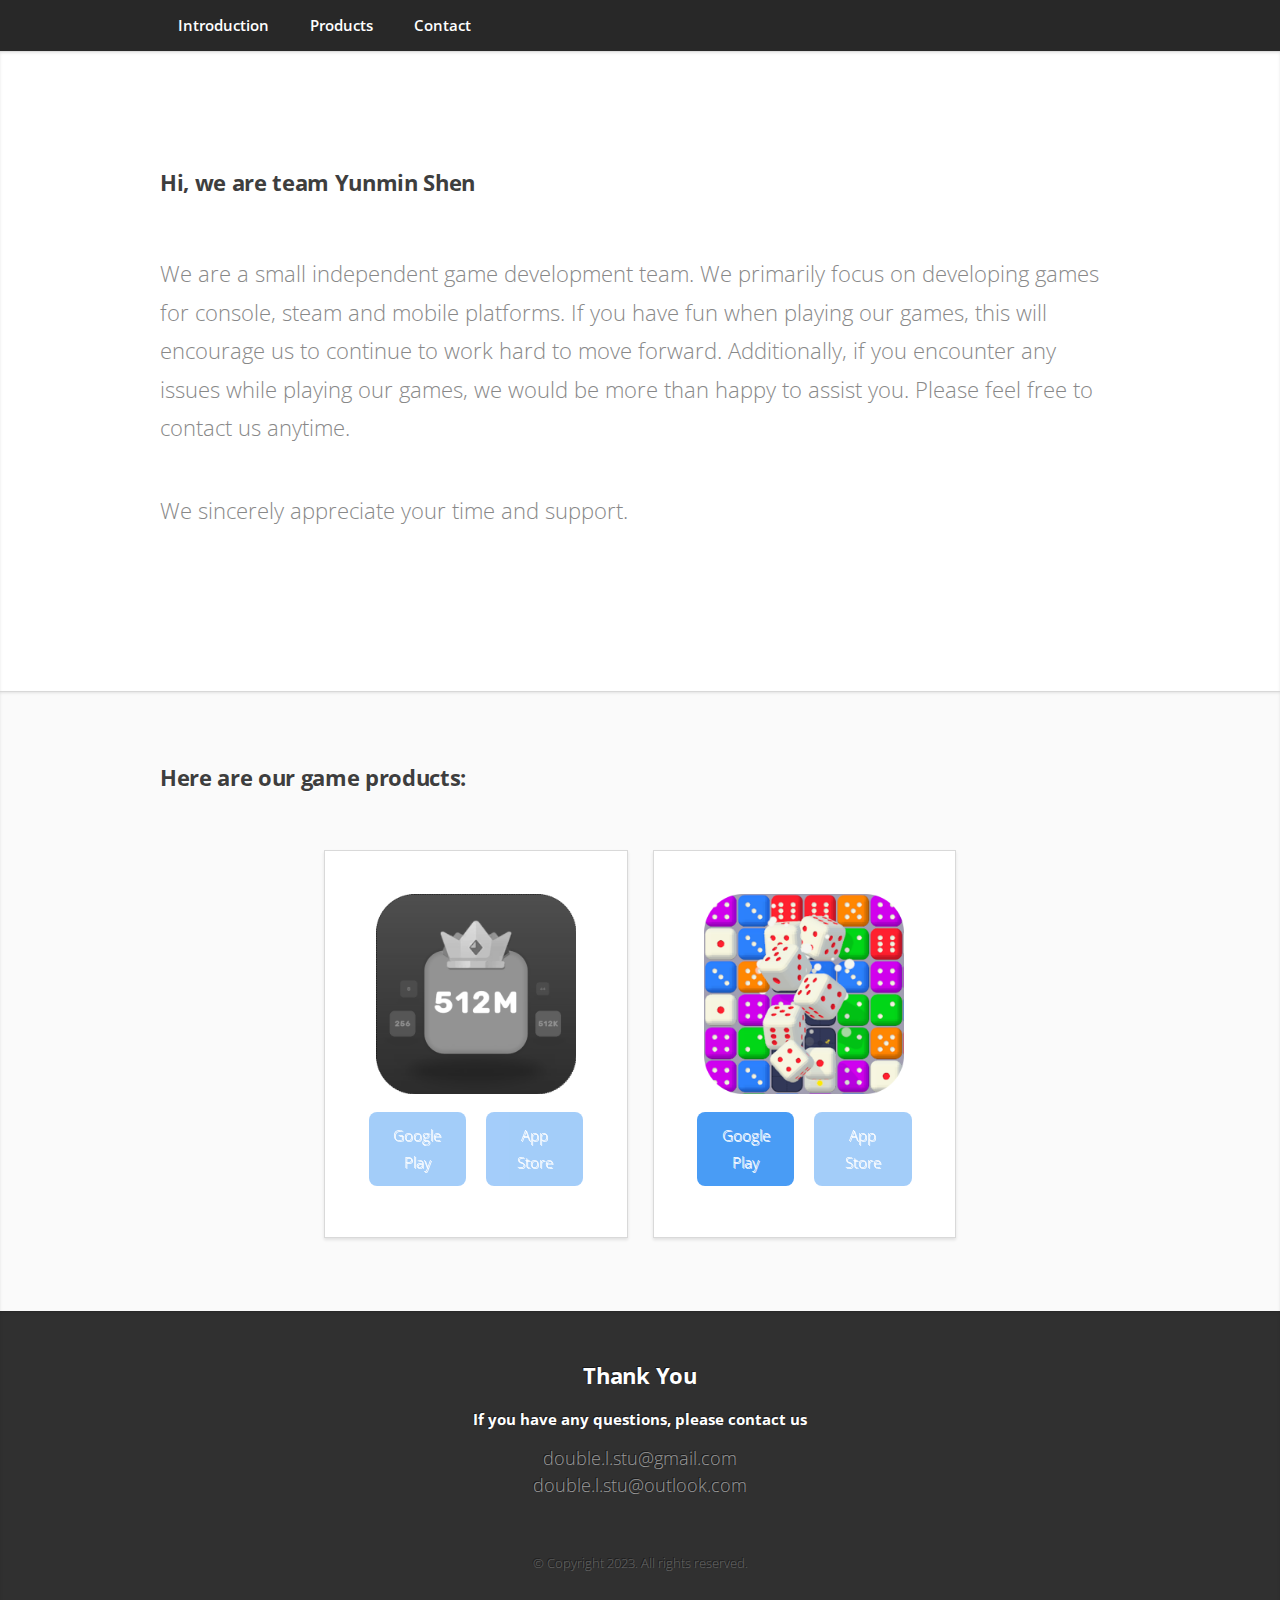
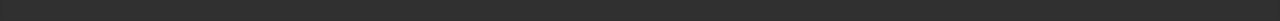
==== commit 529dfba2: "Update index.html" ====
--- a/index.html
+++ b/index.html
@@ -81,6 +81,7 @@
 			<header>
 				<h3>Thank You</h3>
 				<h4>If you have any questions, please contact us</h4>
+				<p>double.l.stu@gmail.com</p>
 				<p>double.l.stu@outlook.com</p>
 			</header>
 			<footer>
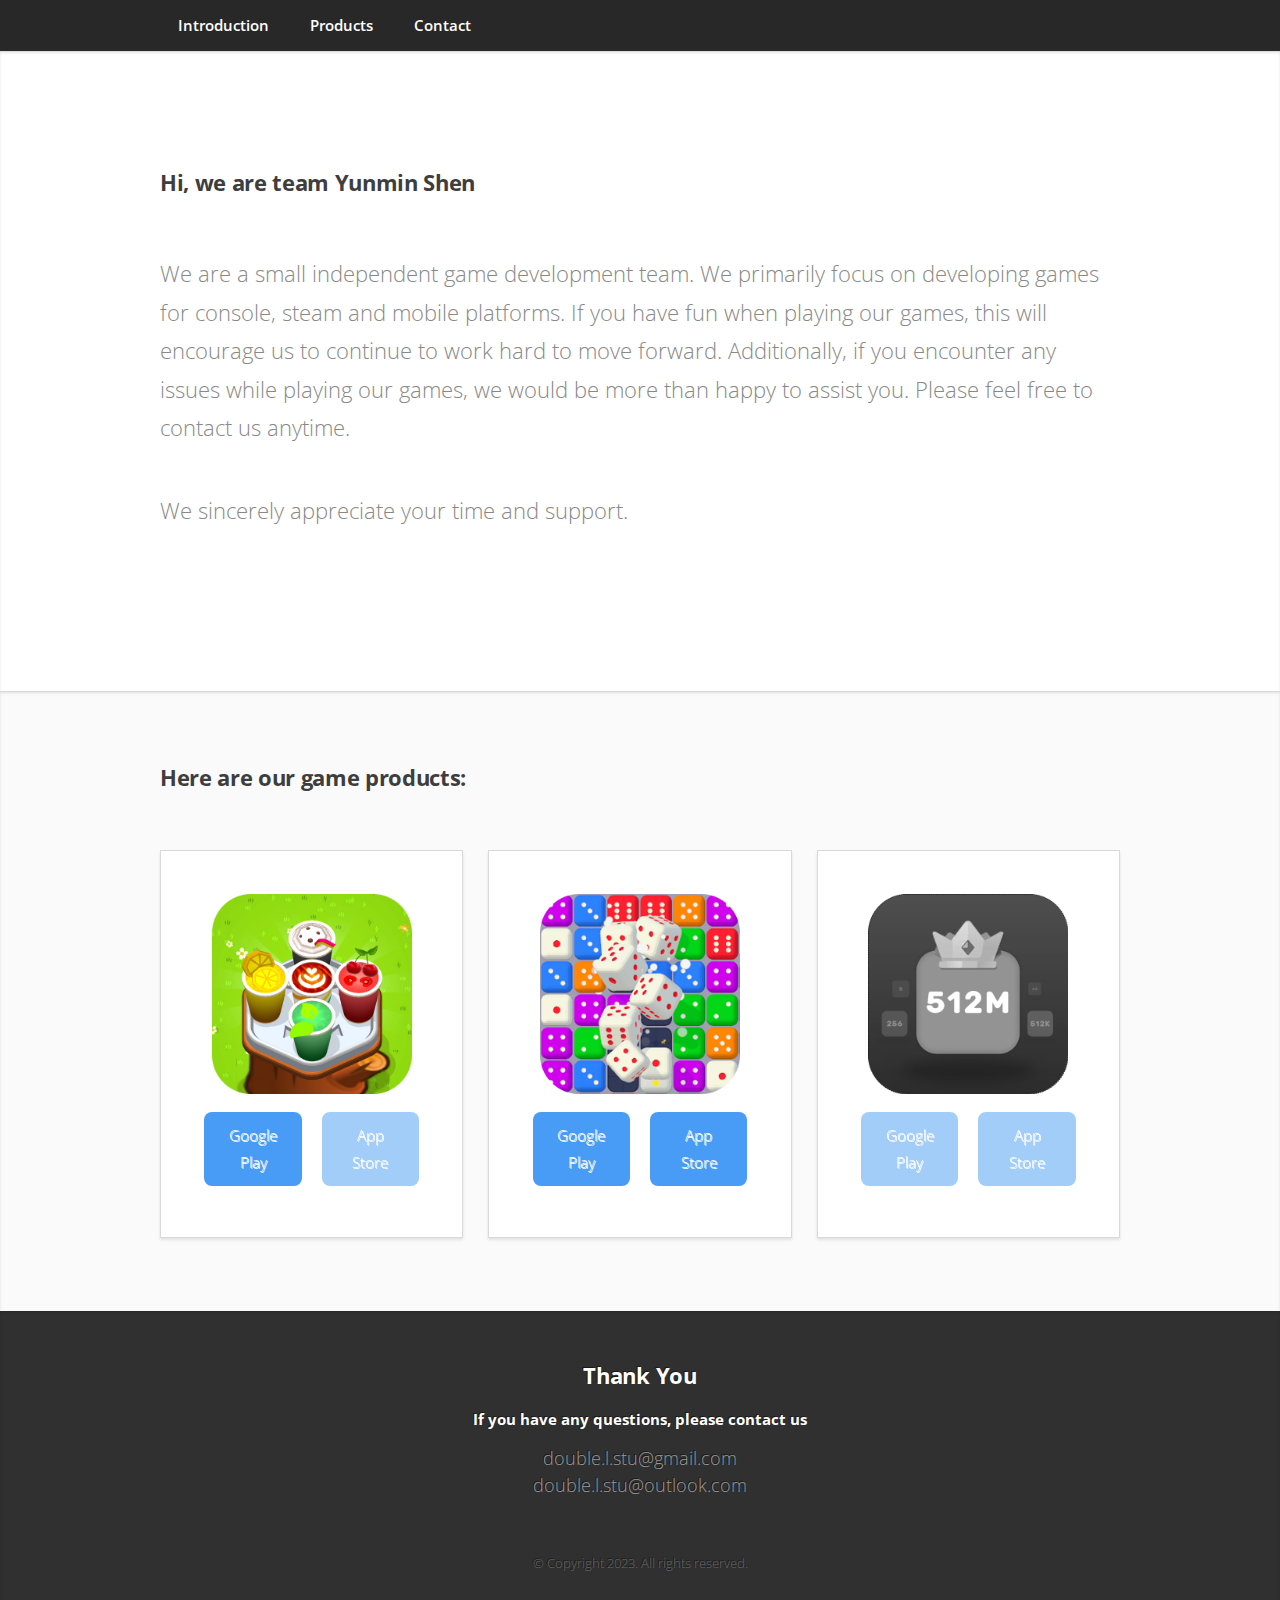
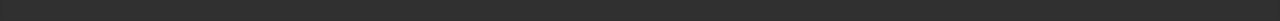
==== commit 05f34f33: "add casual game: coffee pack - sort" ====
--- a/index.html
+++ b/index.html
@@ -22,7 +22,7 @@
 			<li><a href="#contact">Contact</a></li>
 		</ul>
 	</nav>
-	
+
 	<!-- Home -->
 	<article id="top" class="wrapper style1">
 		<div class="container">
@@ -31,7 +31,11 @@
 					<header>
 						<h3>Hi, we are team Yunmin Shen</h3>
 					</header>
-					<p>We are a small independent game development team. We primarily focus on developing games for console, steam and mobile platforms. If you have fun when playing our games, this will encourage us to continue to work hard to move forward. Additionally, if you encounter any issues while playing our games, we would be more than happy to assist you. Please feel free to contact us anytime.</p>
+					<p>We are a small independent game development team. We primarily focus on developing games for
+						console, steam and mobile platforms. If you have fun when playing our games, this will encourage
+						us to continue to work hard to move forward. Additionally, if you encounter any issues while
+						playing our games, we would be more than happy to assist you. Please feel free to contact us
+						anytime.</p>
 					<p>We sincerely appreciate your time and support.</p>
 					<!--a href="#work" class="button large scrolly">Learn about what I do</a-->
 				</div>
@@ -49,13 +53,15 @@
 				</header>
 			</div>
 			<div class="row aln-center">
-				<!-- wood-2048 -->
+				<!-- Coffee Pack - Sort -->
 				<div class="col-4 col-6-medium col-12-small">
 					<section class="box style1">
-						<img src="assets/game/wood2048/icon.png" width="200" class="custom-icon-gray" />
+						<img src="assets/game/coffeepack/icon.png" width="200" />
 						<div class="custom-icon-button-container">
-							<a href="https://double-l-stu.github.io/" class="custom-icon-button" style="pointer-events: none; opacity: 0.5;">Google Play</a>
-							<a href="https://double-l-stu.github.io/" class="custom-icon-button" style="pointer-events: none; opacity: 0.5;">App Store</a>
+							<a href="https://play.google.com/store/apps/details?id=com.coffee.pack"
+								class="custom-icon-button">Google Play</a>
+							<a href="https://apps.apple.com/app/id6738343242" class="custom-icon-button"
+								style="pointer-events: none; opacity: 0.5;">App Store</a>
 						</div>
 					</section>
 				</div>
@@ -65,12 +71,26 @@
 					<section class="box style1">
 						<img src="assets/game/diceblast/icon.png" width="200" />
 						<div class="custom-icon-button-container">
-							<a href="https://play.google.com/store/apps/details?id=com.dl.dice.blast" class="custom-icon-button">Google Play</a>
-							<a href="https://apps.apple.com/app/id6738343242" class="custom-icon-button" style="pointer-events: none; opacity: 0.5;">App Store</a>
+							<a href="https://play.google.com/store/apps/details?id=com.dl.dice.blast"
+								class="custom-icon-button">Google Play</a>
+							<a href="https://apps.apple.com/us/app/dice-blast-puzzle/id6738343242" 
+								class="custom-icon-button">App Store</a>
 						</div>
 					</section>
 				</div>
 
+				<!-- wood-2048 -->
+				<div class="col-4 col-6-medium col-12-small">
+					<section class="box style1">
+						<img src="assets/game/wood2048/icon.png" width="200" class="custom-icon-gray" />
+						<div class="custom-icon-button-container">
+							<a href="https://double-l-stu.github.io/" class="custom-icon-button"
+								style="pointer-events: none; opacity: 0.5;">Google Play</a>
+							<a href="https://double-l-stu.github.io/" class="custom-icon-button"
+								style="pointer-events: none; opacity: 0.5;">App Store</a>
+						</div>
+					</section>
+				</div>
 			</div>
 		</div>
 	</article>
@@ -96,4 +116,4 @@
 	<!-- script src="assets/js/jquery.min.js"></script-->
 </body>
 
-</html>
+</html>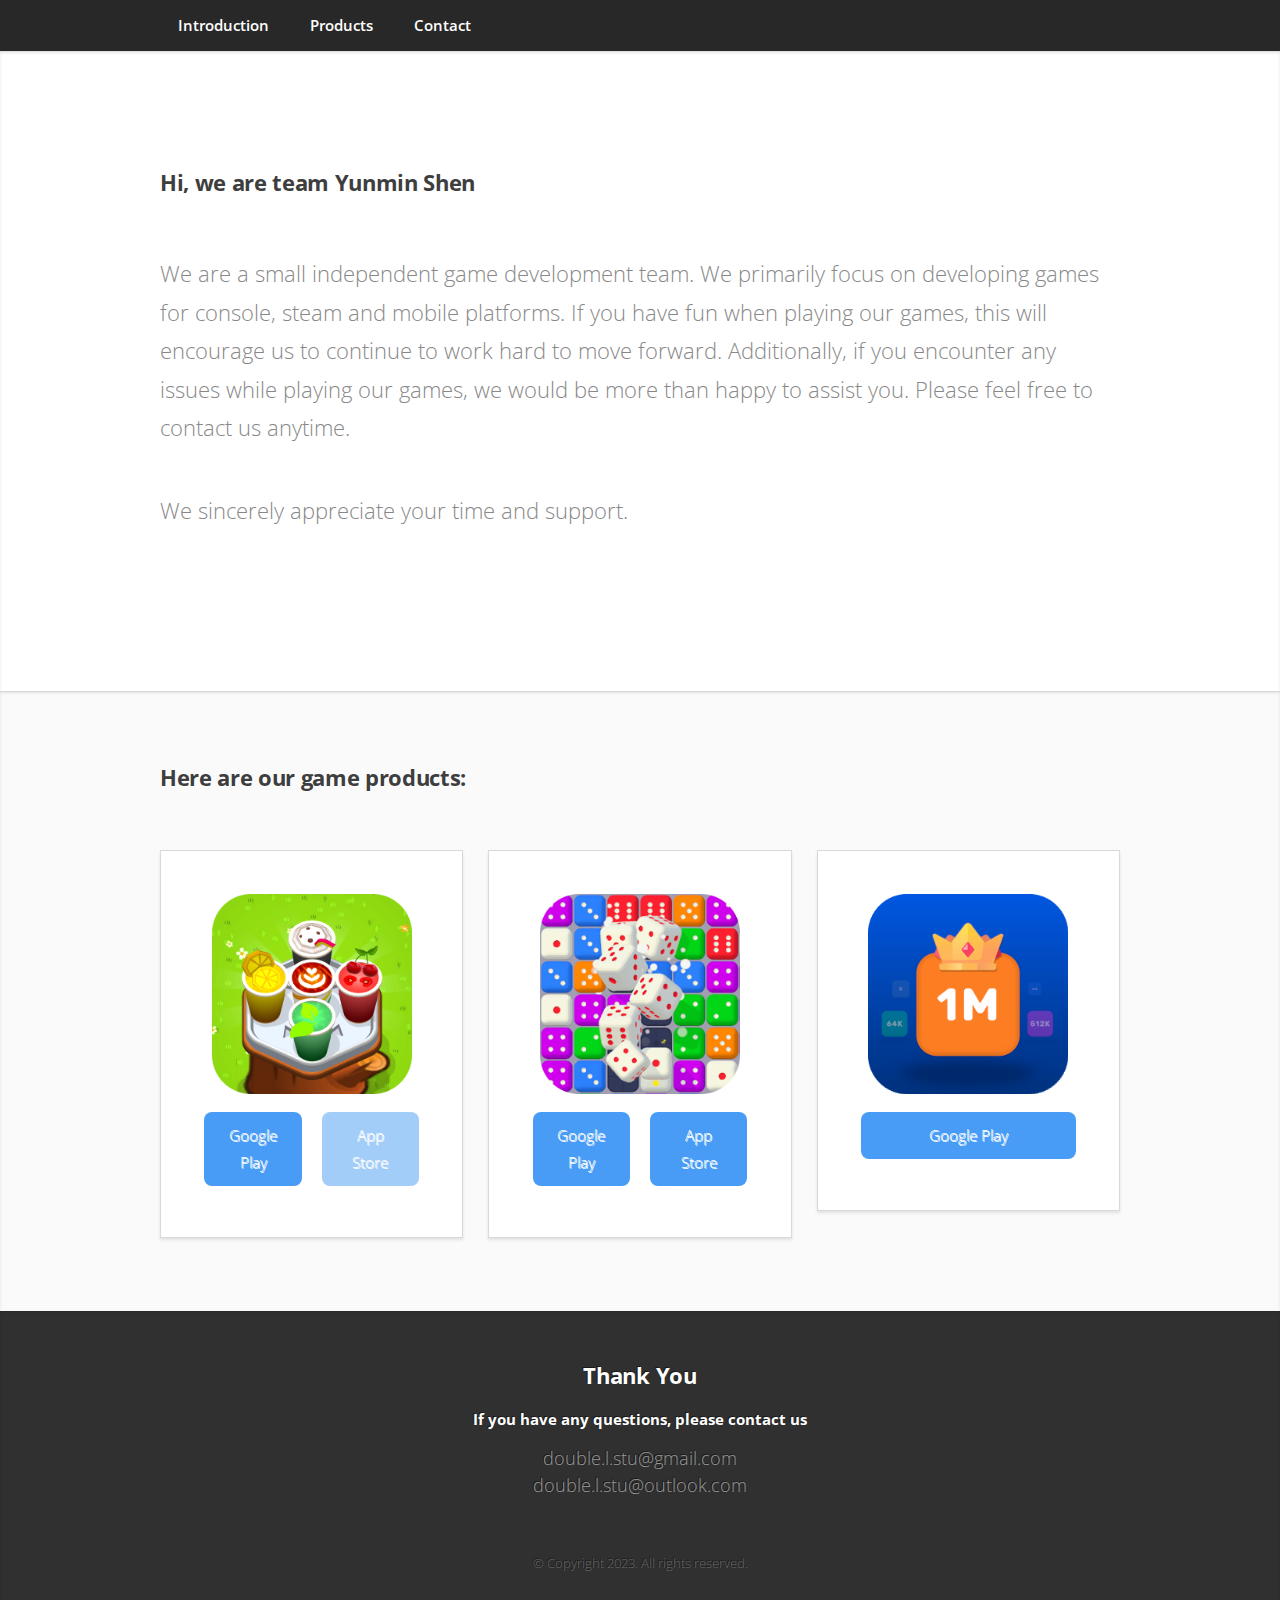
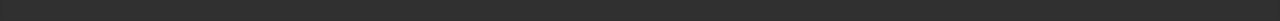
==== commit 16977072: "+2048" ====
--- a/index.html
+++ b/index.html
@@ -82,12 +82,12 @@
 				<!-- wood-2048 -->
 				<div class="col-4 col-6-medium col-12-small">
 					<section class="box style1">
-						<img src="assets/game/wood2048/icon.png" width="200" class="custom-icon-gray" />
+						<img src="assets/game/wood2048/icon.png" width="200"/>
 						<div class="custom-icon-button-container">
-							<a href="https://double-l-stu.github.io/" class="custom-icon-button"
-								style="pointer-events: none; opacity: 0.5;">Google Play</a>
-							<a href="https://double-l-stu.github.io/" class="custom-icon-button"
-								style="pointer-events: none; opacity: 0.5;">App Store</a>
+							<a href="https://play.google.com/store/apps/details?id=com.d.l.game.woodoku.number.master"
+							 	class="custom-icon-button">Google Play</a>
+							<!-- a href="https://double-l-stu.github.io/" class="custom-icon-button"
+								style="pointer-events: none; opacity: 0.5;">App Store</a -->
 						</div>
 					</section>
 				</div>
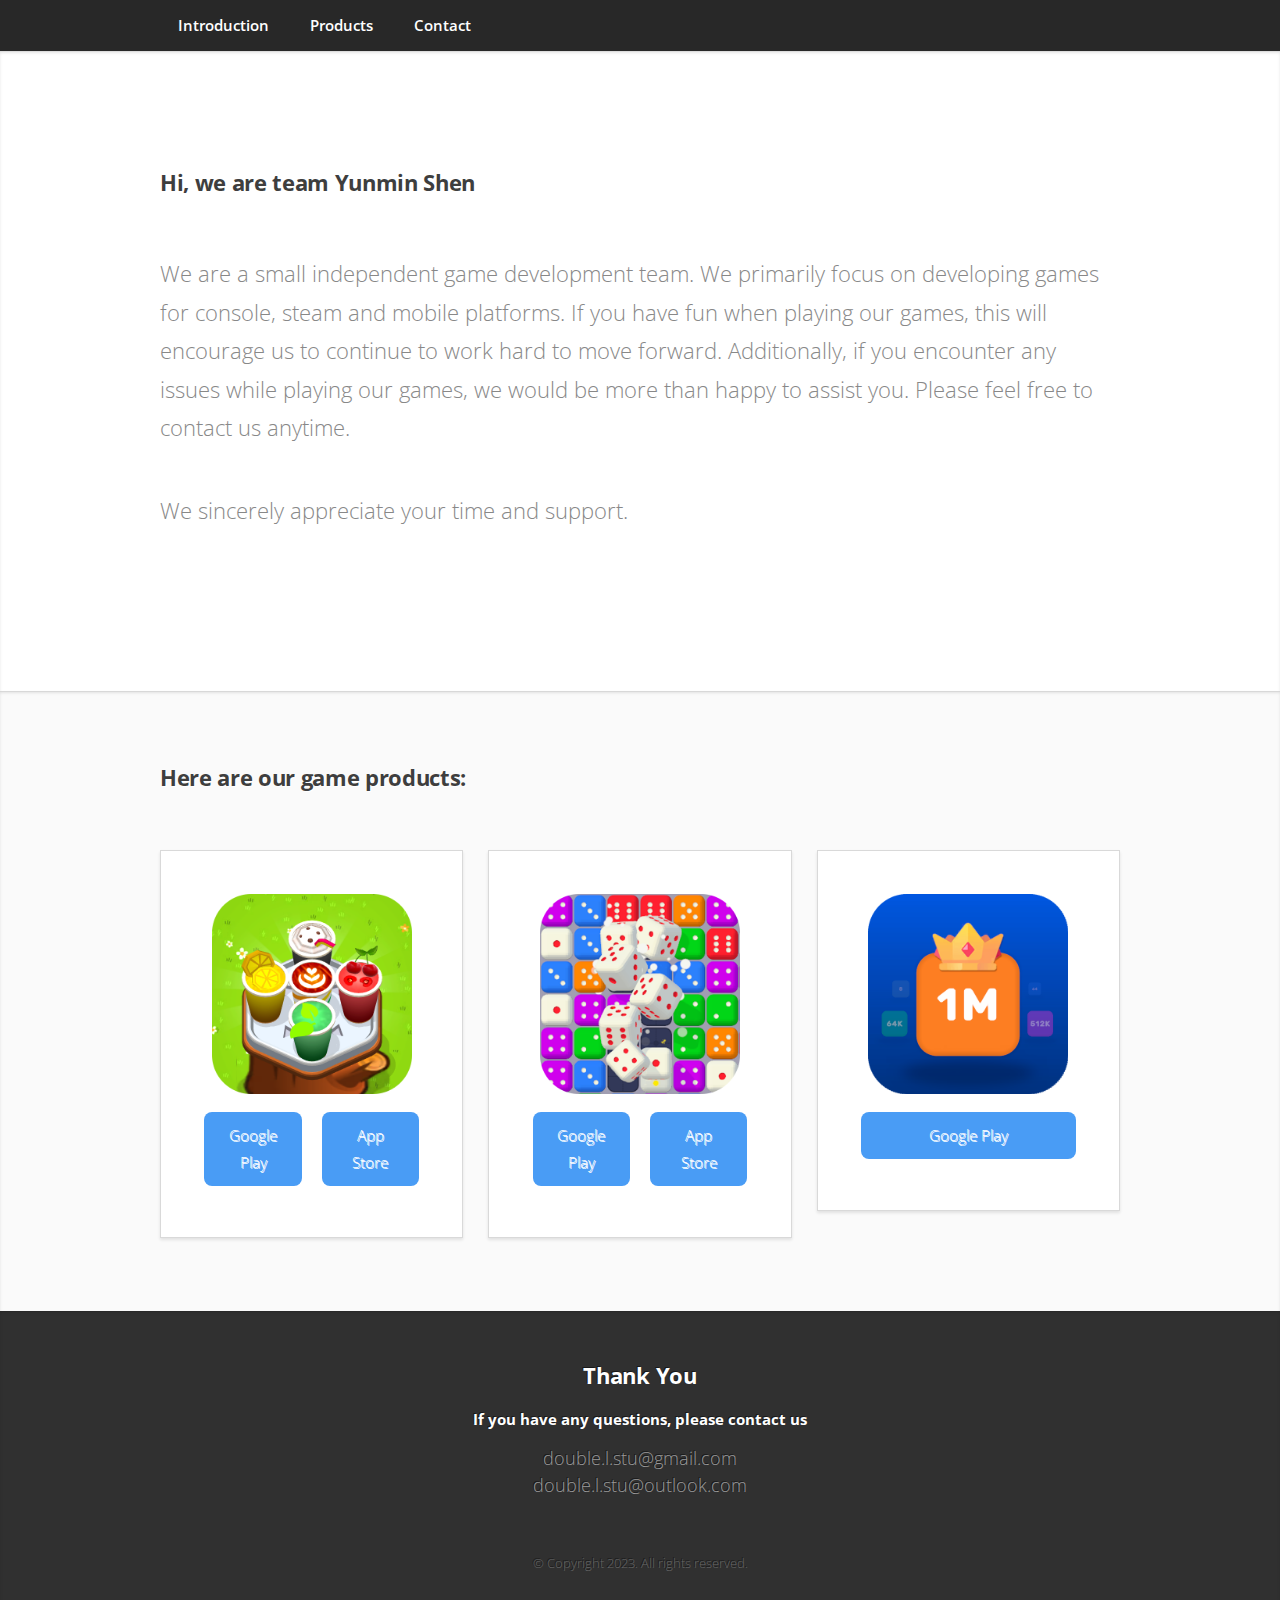
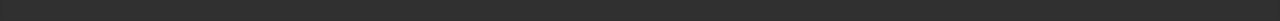
==== commit 58b3a096: "Update Link" ====
--- a/index.html
+++ b/index.html
@@ -60,8 +60,8 @@
 						<div class="custom-icon-button-container">
 							<a href="https://play.google.com/store/apps/details?id=com.coffee.pack"
 								class="custom-icon-button">Google Play</a>
-							<a href="https://apps.apple.com/app/id6738343242" class="custom-icon-button"
-								style="pointer-events: none; opacity: 0.5;">App Store</a>
+							<a href="https://apps.apple.com/us/app/coffee-pack-hexa-sort/id6738959550" 
+								class="custom-icon-button">App Store</a>
 						</div>
 					</section>
 				</div>
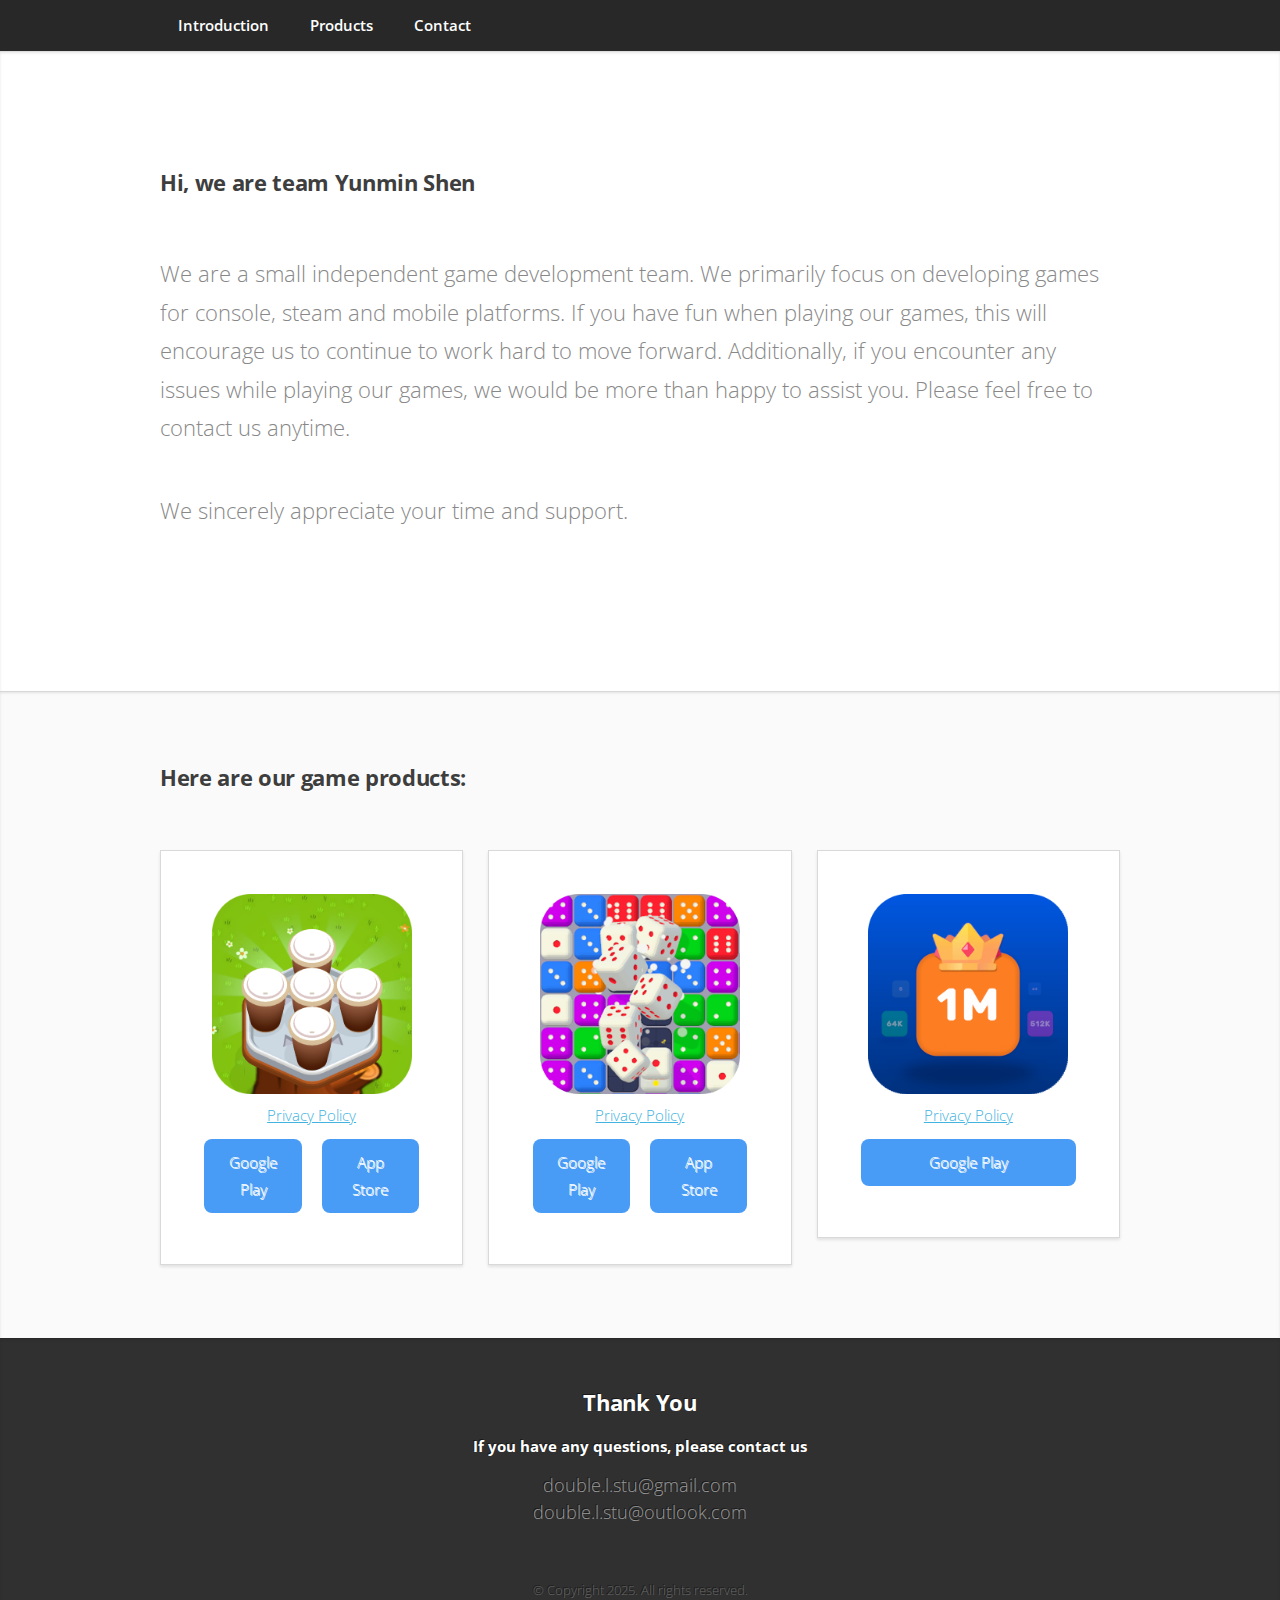
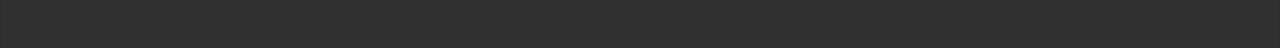
==== commit 15ecefa9: "Update index.html" ====
--- a/index.html
+++ b/index.html
@@ -57,6 +57,9 @@
 				<div class="col-4 col-6-medium col-12-small">
 					<section class="box style1">
 						<img src="assets/game/coffeepack/icon.png" width="200" />
+						<div>							
+							<a href="https://double-l-stu.github.io/game/coffeepacksort">Privacy Policy</a>
+						</div>
 						<div class="custom-icon-button-container">
 							<a href="https://play.google.com/store/apps/details?id=com.coffee.pack"
 								class="custom-icon-button">Google Play</a>
@@ -70,6 +73,9 @@
 				<div class="col-4 col-6-medium col-12-small">
 					<section class="box style1">
 						<img src="assets/game/diceblast/icon.png" width="200" />
+						<div>							
+							<a href="https://double-l-stu.github.io/game/diceblast">Privacy Policy</a>
+						</div>
 						<div class="custom-icon-button-container">
 							<a href="https://play.google.com/store/apps/details?id=com.dl.dice.blast"
 								class="custom-icon-button">Google Play</a>
@@ -83,6 +89,9 @@
 				<div class="col-4 col-6-medium col-12-small">
 					<section class="box style1">
 						<img src="assets/game/wood2048/icon.png" width="200"/>
+						<div>							
+							<a href="https://double-l-stu.github.io/game/wood2048">Privacy Policy</a>
+						</div>
 						<div class="custom-icon-button-container">
 							<a href="https://play.google.com/store/apps/details?id=com.d.l.game.woodoku.number.master"
 							 	class="custom-icon-button">Google Play</a>
@@ -106,7 +115,7 @@
 			</header>
 			<footer>
 				<ul id="copyright">
-					<li>&copy; Copyright 2023. All rights reserved.</li>
+					<li>&copy; Copyright 2025. All rights reserved.</li>
 				</ul>
 			</footer>
 		</div>
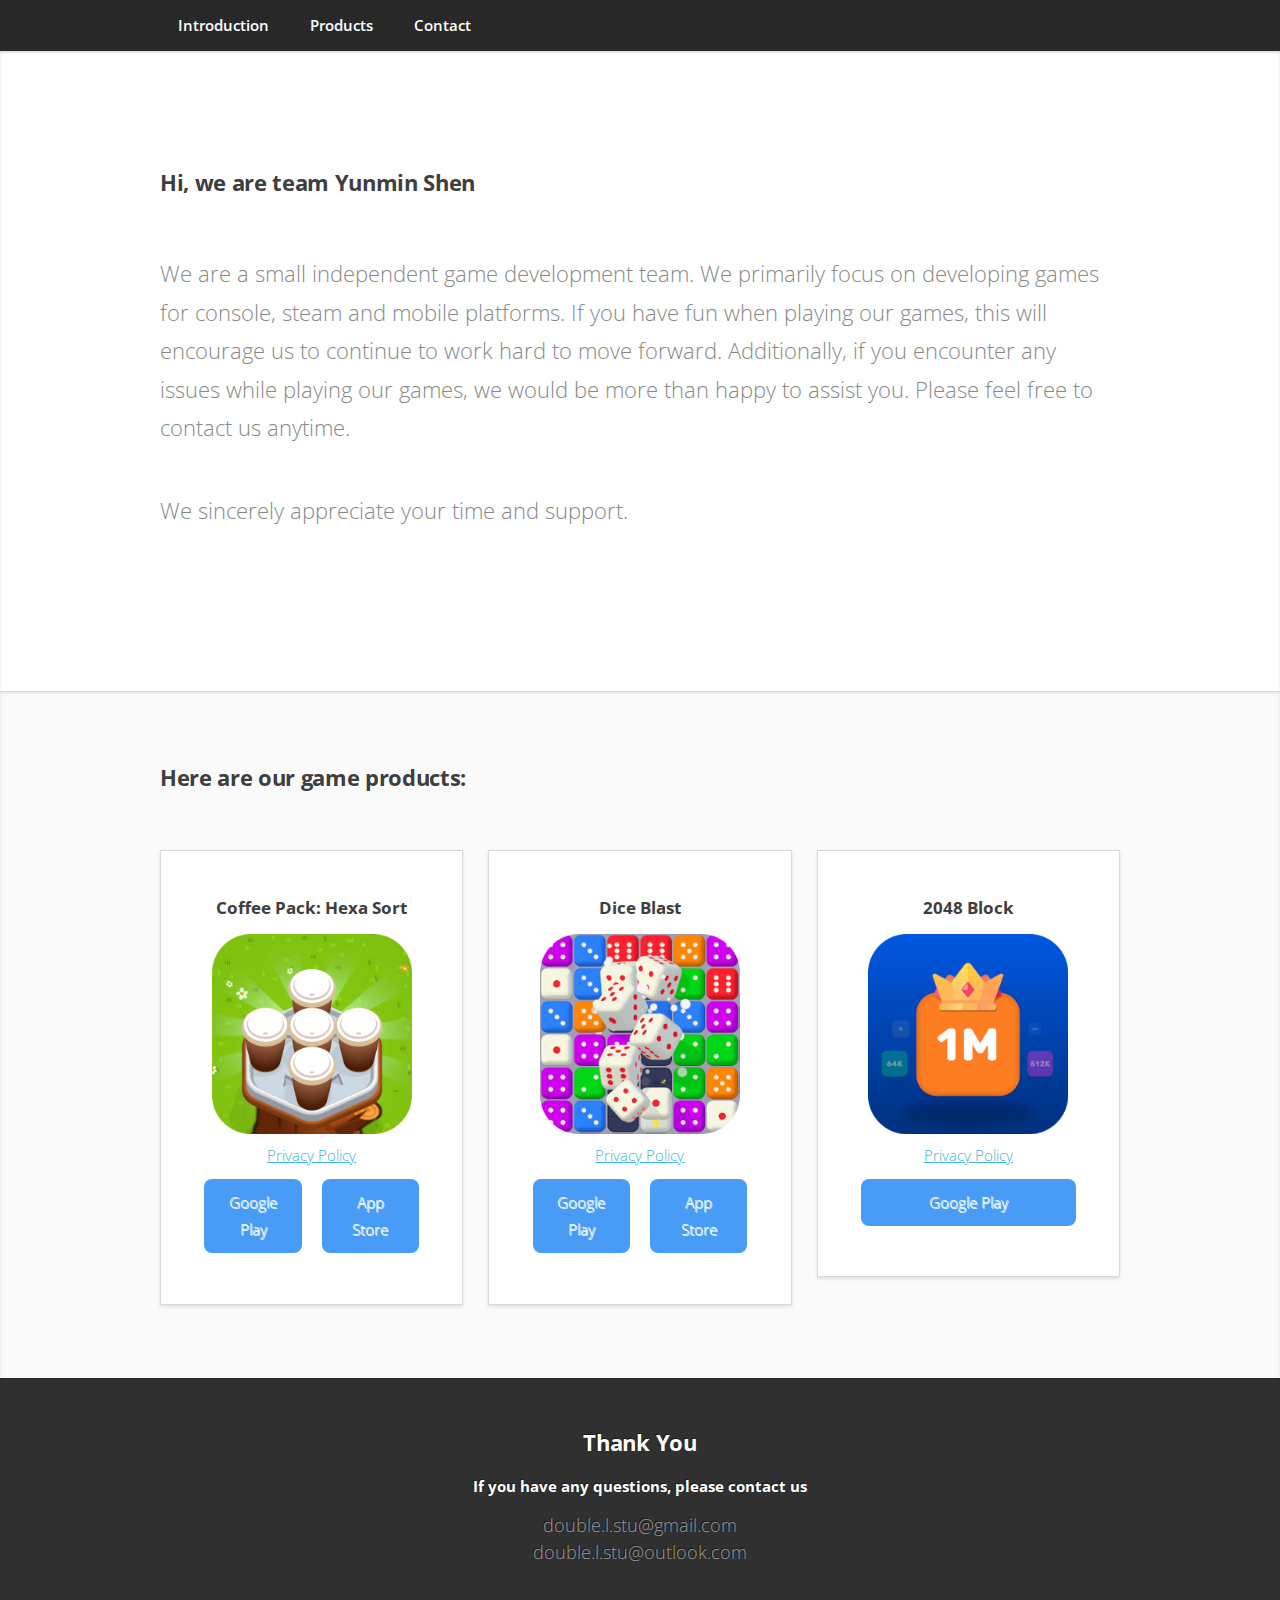
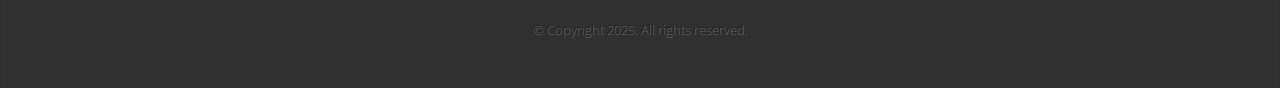
==== commit 32cc31d4: "Update index.html" ====
--- a/index.html
+++ b/index.html
@@ -56,6 +56,7 @@
 				<!-- Coffee Pack - Sort -->
 				<div class="col-4 col-6-medium col-12-small">
 					<section class="box style1">
+						<div><h4 style="font-size:115%">Coffee Pack: Hexa Sort</h4></div>						
 						<img src="assets/game/coffeepack/icon.png" width="200" />
 						<div>							
 							<a href="https://double-l-stu.github.io/game/coffeepacksort">Privacy Policy</a>
@@ -72,6 +73,7 @@
 				<!-- Dice Blast -->
 				<div class="col-4 col-6-medium col-12-small">
 					<section class="box style1">
+						<div><h4 style="font-size:115%">Dice Blast</h4></div>	
 						<img src="assets/game/diceblast/icon.png" width="200" />
 						<div>							
 							<a href="https://double-l-stu.github.io/game/diceblast">Privacy Policy</a>
@@ -88,6 +90,7 @@
 				<!-- wood-2048 -->
 				<div class="col-4 col-6-medium col-12-small">
 					<section class="box style1">
+						<div><h4 style="font-size:115%">2048 Block</h4></div>	
 						<img src="assets/game/wood2048/icon.png" width="200"/>
 						<div>							
 							<a href="https://double-l-stu.github.io/game/wood2048">Privacy Policy</a>
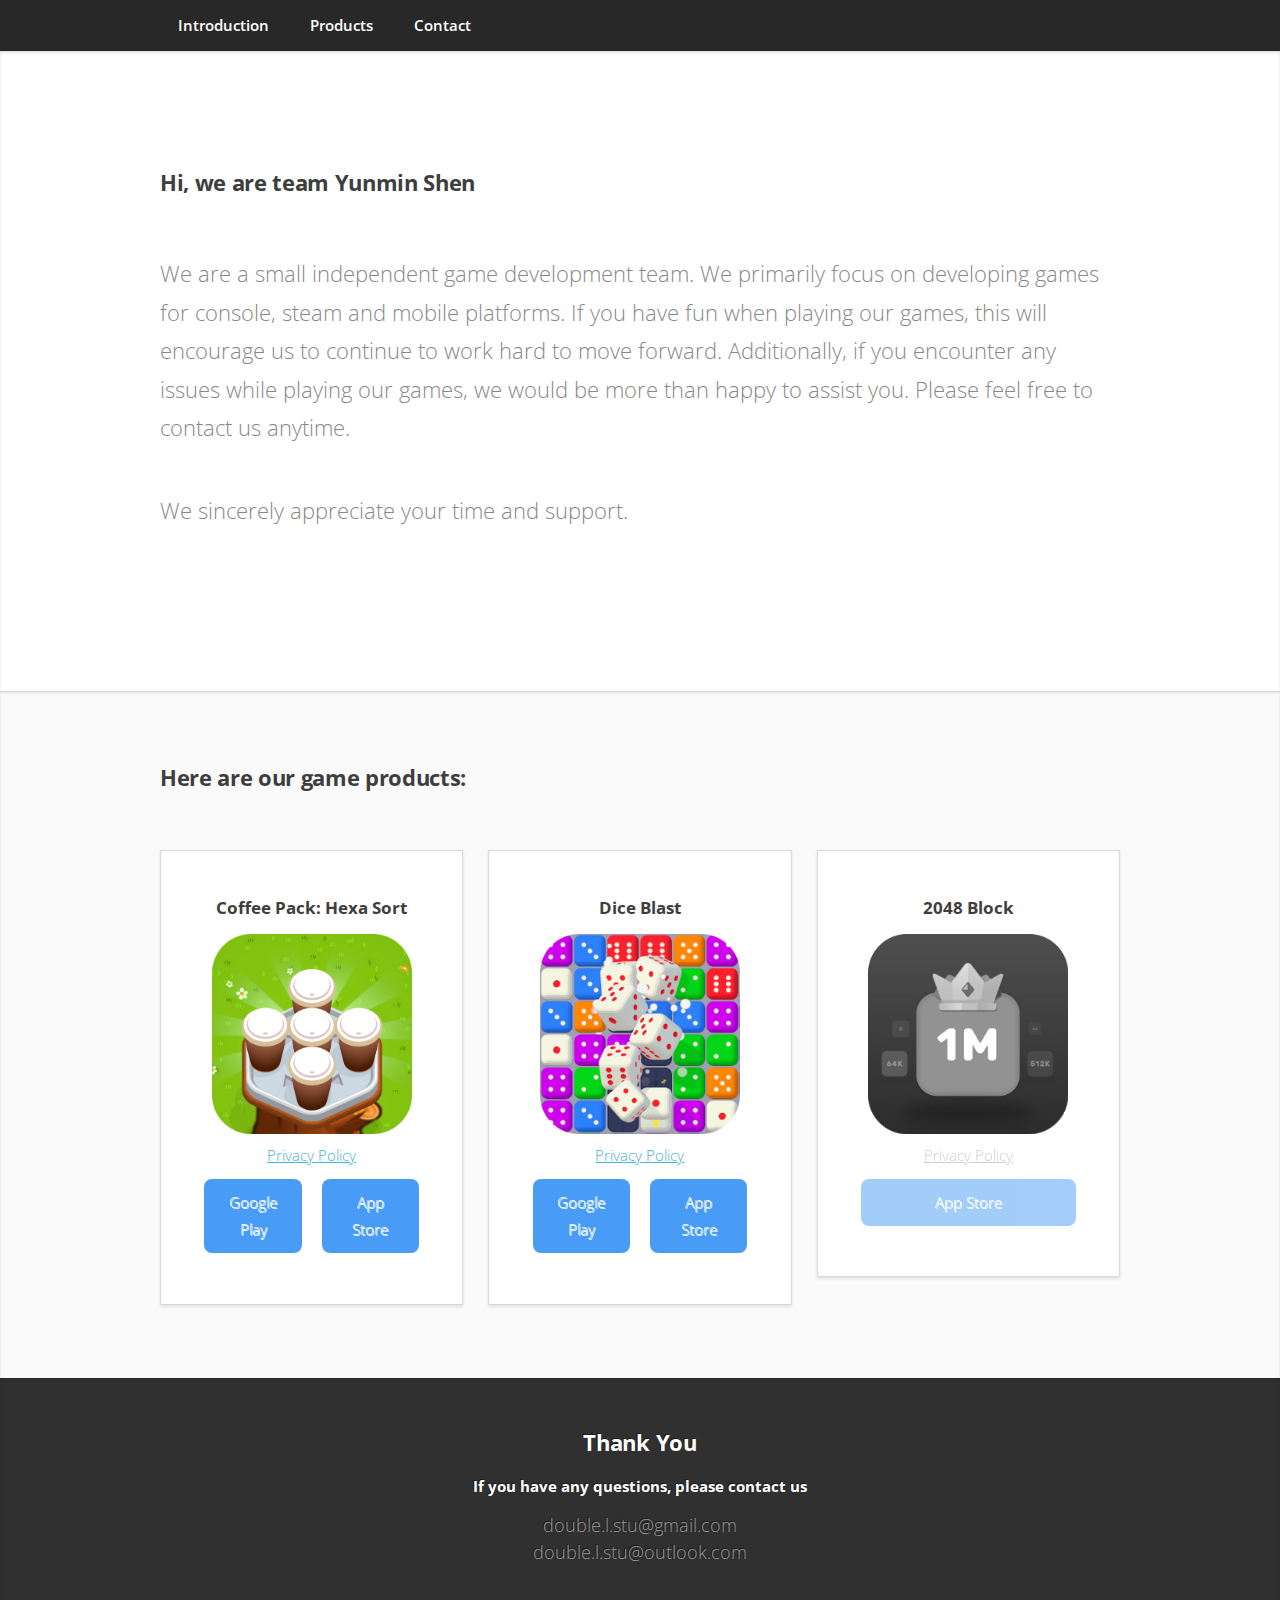
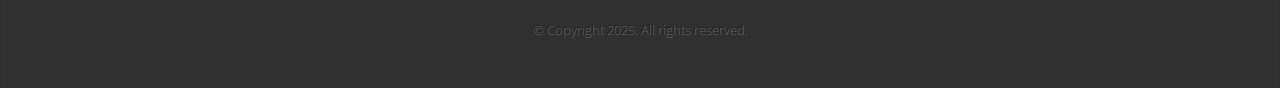
==== commit ac39a72a: "update privacy" ====
--- a/index.html
+++ b/index.html
@@ -91,15 +91,13 @@
 				<div class="col-4 col-6-medium col-12-small">
 					<section class="box style1">
 						<div><h4 style="font-size:115%">2048 Block</h4></div>	
-						<img src="assets/game/wood2048/icon.png" width="200"/>
+						<img src="assets/game/wood2048/icon.png" class="custom-icon-gray" width="200"/>
 						<div>							
-							<a href="https://double-l-stu.github.io/game/wood2048">Privacy Policy</a>
+							<a href="https://double-l-stu.github.io/" class="custom-icon-gray" style="pointer-events: none; opacity: 0.5;">Privacy Policy</a>
 						</div>
 						<div class="custom-icon-button-container">
-							<a href="https://play.google.com/store/apps/details?id=com.d.l.game.woodoku.number.master"
-							 	class="custom-icon-button">Google Play</a>
-							<!-- a href="https://double-l-stu.github.io/" class="custom-icon-button"
-								style="pointer-events: none; opacity: 0.5;">App Store</a -->
+							<a href="https://double-l-stu.github.io/" class="custom-icon-button"
+								style="pointer-events: none; opacity: 0.5;">App Store</a>
 						</div>
 					</section>
 				</div>
